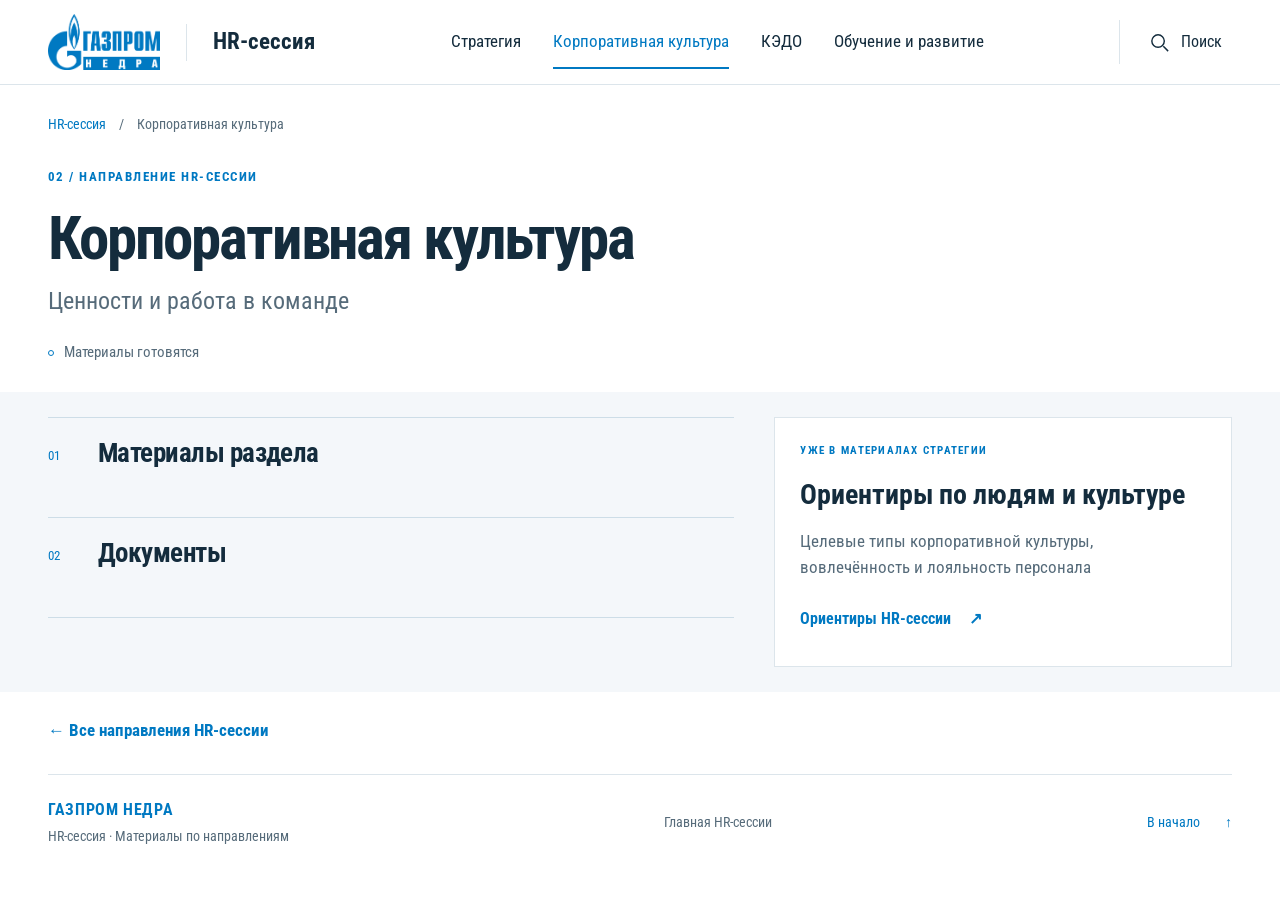
==== docs/culture.html @ f84d0246 "Add files via upload" ====
<!doctype html><html lang="ru"><head><meta charset="UTF-8"><meta name="viewport" content="width=device-width,initial-scale=1"><meta name="theme-color" content="#0079C2"><meta name="description" content="Раздел для материалов HR-сессии по корпоративной культуре."><title>Корпоративная культура · HR-сессия · Газпром недра</title><link rel="icon" href="assets/favicon.svg" type="image/svg+xml"><link rel="stylesheet" href="styles.css?v=7"><script src="content.js?v=7" defer></script><script src="app.js?v=7" defer></script></head><body class="topic-page"><a class="skip" href="#main">Перейти к содержанию</a><header class="header"><div class="shell header-inner"><a class="brand" href="index.html" aria-label="Газпром недра — главная HR-сессии"><img src="assets/logo.png" width="112" height="55" alt="Газпром недра"><span class="brand-sep"></span><span class="brand-title">HR-сессия</span></a><nav class="desktop-nav" aria-label="Главная навигация"><a href="strategy.html">Стратегия</a><a href="culture.html" aria-current="page">Корпоративная культура</a><a href="kedo.html">КЭДО</a><a href="learning.html">Обучение и развитие</a></nav><div class="header-actions"><button class="search-toggle icon-button" aria-label="Поиск по сайту"><svg viewBox="0 0 24 24" aria-hidden="true"><circle cx="10.5" cy="10.5" r="6.5"/><path d="m16 16 5 5"/></svg><span>Поиск</span></button><button class="menu-toggle icon-button" aria-expanded="false" aria-controls="mobile-nav" aria-label="Открыть меню"><svg viewBox="0 0 24 24" aria-hidden="true"><path d="M3 7h18M3 12h18M3 17h18"/></svg></button></div></div><nav id="mobile-nav" class="mobile-nav" aria-label="Мобильная навигация" hidden><a href="index.html">Главная HR-сессии</a><a href="strategy.html">Стратегия</a><a href="culture.html" aria-current="page">Корпоративная культура</a><a href="kedo.html">КЭДО</a><a href="learning.html">Обучение и развитие</a><a href="index.html#materials">Все материалы</a></nav></header><main id="main"><div class="shell breadcrumbs"><a href="index.html">HR-сессия</a><span aria-hidden="true">/</span><span aria-current="page">Корпоративная культура</span></div><section class="section shell topic-header"><p class="eyebrow blue">02 / НАПРАВЛЕНИЕ HR-СЕССИИ</p><h1>Корпоративная культура</h1><p class="topic-subtitle">Ценности и работа в команде</p><p class="topic-status"><span class="note-dot"></span>Материалы готовятся</p></section><section class="section pale"><div class="shell topic-workspace"><div class="topic-content-place"><div class="empty-section"><span class="empty-number">01</span><div><h2>Материалы раздела</h2></div></div><div class="empty-section"><span class="empty-number">02</span><div><h2>Документы</h2></div></div></div><aside class="related-strategy"><span class="eyebrow blue">УЖЕ В МАТЕРИАЛАХ СТРАТЕГИИ</span><h3>Ориентиры по людям и культуре</h3><p>Целевые типы корпоративной культуры, вовлечённость и лояльность персонала</p><a class="text-link" href="index.html#hr-culture">Ориентиры HR-сессии <span aria-hidden="true">↗</span></a></aside></div></section><div class="shell topic-return"><a class="text-link" href="index.html#directions">← Все направления HR-сессии</a></div></main><footer><div class="shell footer-inner"><div><strong>ГАЗПРОМ НЕДРА</strong><span>HR-сессия · Материалы по направлениям</span></div><a href="index.html" class="footer-home">Главная HR-сессии</a><a href="#main" class="back-top">В начало <span aria-hidden="true">↑</span></a></div></footer><dialog id="search-dialog" aria-labelledby="search-title"><div class="search-head"><h2 id="search-title">Поиск по HR-сессии</h2><button class="icon-button close-search" aria-label="Закрыть поиск">×</button></div><label class="global-search-label" for="global-search">Направление, показатель или поручение</label><input id="global-search" type="search" placeholder="Например, кадровый резерв" autocomplete="off"><p id="search-status" class="search-status" aria-live="polite">Введите слово или фразу</p><div id="search-results"></div></dialog></body></html>
---- docs/styles.css ----
@font-face{font-family:'Narrow Fallback';src:url('assets/narrow-fallback.woff') format('woff');font-weight:100 900;font-display:swap}
:root{--blue:#0079c2;--deep:#00568e;--ink:#142c3d;--muted:#566b7a;--line:#dce5eb;--pale:#f4f7fa;--font:'Arial Narrow','Narrow Fallback',Arial,sans-serif}
*{box-sizing:border-box}html{scroll-behavior:smooth;scroll-padding-top:155px}body{margin:0;color:var(--ink);font:18px/1.5 var(--font);background:#fff}button,input{font:inherit}button,a,input,summary{-webkit-tap-highlight-color:transparent}a{color:inherit;text-decoration:none}button{cursor:pointer}button:disabled{cursor:default}button,summary{touch-action:manipulation}a,button,summary,input{outline-offset:5px}a:focus-visible,button:focus-visible,summary:focus-visible,input:focus-visible,[tabindex]:focus-visible{outline:2px solid var(--blue)}img{max-width:100%;display:block}svg{fill:none;stroke:currentColor;stroke-width:1.5}.shell{width:min(1336px,calc(100% - 96px));margin:auto}.header{position:sticky;top:0;z-index:20;background:#fff;border-bottom:1px solid var(--line)}.header-inner{height:99px;display:flex;align-items:center;justify-content:space-between;gap:24px}.brand{display:flex;align-items:center;gap:26px;flex-shrink:0}.brand img{width:112px;height:auto}.brand-sep{height:37px;width:1px;background:var(--line)}.brand-title{font-size:23px;font-weight:700;line-height:1.2}.brand-title>span{display:block;font-size:13px;font-weight:400;color:var(--muted);margin-top:4px;letter-spacing:.02em}.desktop-nav{display:flex;gap:32px;align-items:center;font-size:17px}.desktop-nav a{padding:36px 0;position:relative}.desktop-nav a:after{content:'';position:absolute;bottom:22px;left:0;right:0;height:2px;background:var(--blue);transform:scaleX(0);transform-origin:left;transition:transform .2s}.desktop-nav a:hover:after{transform:scaleX(1)}.header-actions{display:flex;gap:8px}.icon-button{background:transparent;border:0;color:var(--ink);min-width:44px;min-height:44px;display:flex;gap:10px;align-items:center;justify-content:center;padding:10px}.icon-button svg{width:23px;height:23px}.search-toggle{border-left:1px solid var(--line);padding-left:28px;font-size:16px}.menu-toggle{display:none}.mobile-nav{background:#fff;border-top:1px solid var(--line);padding:8px 24px 20px}.mobile-nav a{display:block;padding:13px 0;border-bottom:1px solid var(--line)}.hero{display:grid;grid-template-columns:1fr 1fr;min-height:570px;padding-top:42px;padding-bottom:42px;gap:45px;align-items:stretch}.hero-copy{padding:22px 0 8px;display:flex;align-items:flex-start;flex-direction:column}.eyebrow{font-size:13px;line-height:1.4;letter-spacing:.115em;font-weight:700;margin:0 0 26px;display:flex;align-items:center;gap:10px}.blue{color:var(--blue)}.blue-dash{height:2px;width:28px;background:var(--blue);display:inline-block}h1{font-size:clamp(52px,5.1vw,78px);font-weight:700;line-height:1.02;letter-spacing:-.035em;margin:6px 0 24px}h1 span{color:var(--blue)}.hero-lead{font-size:24px;line-height:1.35;margin:0 0 17px}.hero-description{font-size:18px;color:var(--muted);line-height:1.45;margin:0}.hero-actions{display:flex;align-items:center;gap:25px;margin:30px 0 35px;flex-wrap:wrap}.button{min-height:50px;padding:13px 23px;display:inline-flex;align-items:center;gap:30px;border:1px solid var(--blue);font-size:17px;font-weight:700;transition:background .15s,color .15s}.primary{background:var(--blue);color:#fff}.primary:hover{background:var(--deep)}.button span{font-size:22px;line-height:1}.text-link{color:var(--blue);font-size:17px;font-weight:700;display:inline-flex;align-items:center;gap:18px;min-height:44px}.text-link:hover{text-decoration:underline;text-underline-offset:5px}.hero-note{display:flex;align-items:center;font-size:13px;gap:9px;color:var(--muted);margin-top:auto}.note-dot{width:6px;height:6px;border:1px solid var(--blue);border-radius:50%}.hero-visual{position:relative;overflow:hidden;min-height:495px;background:var(--deep);color:#fff}.hero-visual>img{position:absolute;width:100%;height:100%;object-fit:cover;inset:0}.visual-top{position:absolute;top:30px;left:32px;right:32px;display:flex;justify-content:space-between;font-size:12px;letter-spacing:.095em;color:#d9f0ff}.visual-year{position:absolute;top:58px;left:30px;font-size:clamp(110px,12.3vw,185px);line-height:1;font-weight:300;letter-spacing:-.055em}.year-plus{font-size:42px;vertical-align:top;display:inline-block;padding:13px 0 0 12px;font-weight:300;color:#75c8ed}.visual-bottom{position:absolute;bottom:27px;left:32px;right:32px;display:flex;align-items:flex-start;gap:13px}.cross{font-size:30px;font-weight:300;line-height:1}.visual-bottom>div:nth-child(2){font-size:26px;line-height:1.2}.visual-bottom div>span{display:block;font-size:15px;line-height:1.4;color:#c9e5f6;margin-top:10px}.visual-number{margin-left:auto;margin-top:auto;font-size:11px;letter-spacing:.08em;color:#b5d5e7}.topics-strip{display:grid;grid-template-columns:repeat(4,1fr);border:1px solid var(--line);margin-bottom:45px}.topic-cell{display:flex;align-items:flex-start;gap:14px;padding:22px 20px 22px;position:relative;min-height:105px;border-right:1px solid var(--line);transition:background .15s}.topic-cell:last-child{border-right:0}.topic-cell.active{background:var(--pale)}.topic-cell:hover{background:#eaf3f9}.topic-cell.active:before{content:'';position:absolute;top:-1px;left:-1px;right:-1px;height:3px;background:var(--blue)}.topic-n{font-size:13px;color:var(--blue);padding-top:3px}.topic-cell strong{font-size:18px;font-weight:700;display:block;line-height:1.2}.topic-cell small{display:block;color:var(--muted);font-size:14px;margin-top:8px;line-height:1.3}.topic-arrow{margin-left:auto;color:var(--blue);font-size:22px;line-height:1}.planned .topic-n,.planned .topic-arrow{color:#7a8c99}.section-nav-wrap{position:sticky;top:99px;z-index:15;background:#fff;border-top:1px solid var(--line);border-bottom:1px solid var(--line)}.section-nav{display:flex;gap:38px;align-items:center;overflow-x:auto;scrollbar-width:none}.section-nav::-webkit-scrollbar{display:none}.section-nav a{position:relative;white-space:nowrap;font-size:16px;padding:18px 0}.section-nav a.current{color:var(--blue);font-weight:700}.section-nav a.current:after{content:'';position:absolute;bottom:0;left:0;right:0;height:2px;background:var(--blue)}.section-nav a:last-child{margin-left:auto}.section{padding-top:79px;padding-bottom:79px}.section-heading{display:flex;justify-content:space-between;align-items:flex-end;gap:35px;margin-bottom:40px}.section-heading .eyebrow{margin-bottom:17px}h2{font-size:clamp(34px,3.3vw,48px);line-height:1.1;font-weight:700;letter-spacing:-.02em;margin:0}.section-intro{font-size:18px;line-height:1.5;color:var(--muted);margin:0 0 3px;max-width:430px}h3{font-size:24px;line-height:1.25;margin:0 0 14px;font-weight:700}.mission-grid{display:grid;grid-template-columns:1fr 1fr;border:1px solid var(--line)}.mission{background:var(--pale);padding:35px 40px}.mission .eyebrow{color:var(--muted);margin-bottom:22px}.mission h3{font-size:29px;line-height:1.2}.mission p:not(.eyebrow){color:var(--muted);max-width:470px;margin:20px 0}.mission .text-link{margin-top:3px}.horizons{padding:8px 33px}.horizons article{display:flex;gap:30px;padding:28px 0}.horizons article+article{border-top:1px solid var(--line)}.horizon-year{color:var(--blue);font-size:32px;line-height:1.1;font-weight:400}.horizons h3{font-size:23px;margin:0 0 10px}.horizons p{font-size:17px;color:var(--muted);line-height:1.4;margin:0}.source-note{border-bottom:1px solid var(--line);font-size:16px}.source-note summary{padding:15px 0;display:flex;align-items:center;gap:10px;color:var(--muted);min-height:50px;cursor:pointer;list-style:none}.source-note summary::-webkit-details-marker{display:none}.info-mark{border:1px solid #7a8c99;border-radius:50%;height:17px;width:17px;display:inline-flex;justify-content:center;align-items:center;flex-shrink:0;font-size:12px}.plus{margin-left:auto;font-size:24px;line-height:1;font-weight:400}details[open]>summary .plus{transform:rotate(45deg)}.source-note>p{color:var(--muted);margin:0 0 22px 27px;max-width:1060px}.values{display:grid;grid-template-columns:1.1fr 1fr 1fr 1fr;gap:32px;padding-top:55px}.values-title .eyebrow{margin-bottom:15px}.values-title h3{font-size:27px}.values article{border-left:1px solid var(--line);padding-left:28px}.line-icon{color:var(--blue);font-size:13px;display:block;margin-bottom:17px}.values h3{font-size:23px;margin-bottom:10px}.values p{font-size:17px;color:var(--muted);margin:0;line-height:1.4}.pale{background:var(--pale)}.bets-list{border-top:1px solid #ccd9e2}.bet{border-bottom:1px solid #ccd9e2}.bet summary{display:grid;grid-template-columns:68px 130px 1fr 35px;align-items:center;min-height:88px;cursor:pointer;list-style:none;padding:18px 0;gap:20px}.bet summary::-webkit-details-marker{display:none}.bet-n{font-size:17px;color:var(--muted)}.bet-label{font-size:11px;letter-spacing:.09em;border:1px solid #ccd9e2;padding:4px 9px;width:max-content;line-height:1.3;color:var(--muted)}.bet-label.core{background:#e4f1fa;color:var(--deep);border-color:#c4dfee}.bet h3{font-size:26px;margin:0;font-weight:400}.bet .plus{color:var(--blue)}.bet[open] h3{color:var(--blue)}.bet p{padding:0 50px 25px 238px;color:var(--muted);max-width:1000px;margin:0;font-size:19px}.source-caption{font-size:14px;line-height:1.45;color:var(--muted);margin:20px 0 0}.indicator-layout{display:grid;grid-template-columns:320px 1fr;border:1px solid var(--line);min-height:350px}.indicator-tabs{border-right:1px solid var(--line);padding:12px;background:#fafcfd;display:flex;flex-direction:column;align-items:stretch;gap:3px}.indicator-tabs button{border:0;background:transparent;color:var(--muted);text-align:left;display:flex;align-items:center;gap:14px;padding:13px 15px;font-size:17px;line-height:1.3;min-height:48px}.indicator-tabs button span{font-size:12px;color:#7c8d99}.indicator-tabs button[aria-selected=true]{background:var(--blue);color:#fff}.indicator-tabs button[aria-selected=true] span{color:#d9effc}.indicator-tabs button:hover:not([aria-selected=true]){background:#eaf2f8}.indicator-panel{padding:30px 38px;min-width:0}.panel-heading{display:flex;justify-content:space-between;align-items:center;gap:20px;margin-bottom:26px}.panel-heading h3{font-size:29px;margin:0}.panel-heading>span{font-size:12px;letter-spacing:.05em;color:var(--muted)}.metric{padding:20px 0;border-top:1px solid var(--line);display:grid;grid-template-columns:minmax(180px,1fr) 200px;gap:30px;align-items:center}.metric h4{font-size:19px;font-weight:400;line-height:1.35;margin:0}.metric small{display:block;font-size:13px;color:var(--muted);line-height:1.4;margin-top:6px}.metric-values{display:flex;align-items:center;gap:15px;justify-content:space-between}.metric-values>span{font-size:30px;font-weight:300}.metric-values .metric-arrow{font-size:20px;color:#8c9fac}.metric-values>strong{font-size:35px;color:var(--blue);font-weight:400;text-align:right}.metric-values.word>span,.metric-values.word>strong{font-size:23px}.year-labels{display:flex;justify-content:space-between;width:200px;flex-shrink:0;color:var(--muted);font-size:12px;letter-spacing:.05em}.year-labels span:last-child{color:var(--blue)}.secondary-indicators{margin-top:32px;border-top:1px solid var(--line);border-bottom:1px solid var(--line)}.secondary-indicators summary{min-height:66px;display:flex;align-items:center;gap:15px;cursor:pointer;list-style:none;font-size:22px}.secondary-indicators summary::-webkit-details-marker{display:none}.count{color:var(--blue);font-size:14px;background:#edf5fa;padding:1px 8px}.table-note{font-size:15px;color:var(--muted);margin:0 0 20px;max-width:1000px}.table-scroll{overflow:auto;margin-bottom:20px}table{width:100%;border-collapse:collapse;font-size:16px;min-width:760px}th,td{padding:14px 16px;border-bottom:1px solid var(--line);text-align:left;vertical-align:top}th{font-weight:700;background:var(--pale)}td:not(:first-child){white-space:nowrap}td:first-child{min-width:300px;max-width:560px}td:last-child{color:var(--blue);font-weight:700}.culture{background:var(--deep);color:#fff}.culture .section-intro{color:#c3ddec}.culture .eyebrow{color:#bad9ec}.culture-grid{display:grid;grid-template-columns:1fr 1.1fr;gap:75px}.culture-target .eyebrow{margin-bottom:20px;font-size:12px}.culture-stats{display:flex;gap:65px}.culture-stats strong{font-size:79px;line-height:1;font-weight:300;letter-spacing:-.03em}.culture-stats strong span{font-size:30px;margin-left:3px}.culture-stats p{font-size:17px;margin:10px 0 0}.culture-footnote{font-size:15px;color:#c3ddec;max-width:390px;line-height:1.5;margin:24px 0 16px}.light-link{font-size:17px;display:inline-flex;min-height:44px;align-items:center;gap:30px;border-bottom:1px solid #6ba1c2}.culture-row{border-top:1px solid #4684aa;padding:20px 0}.culture-row:last-child{border-bottom:1px solid #4684aa}.culture-row h3{font-size:22px;margin-bottom:8px}.culture-row p{display:grid;grid-template-columns:1fr 24px 1fr;gap:20px;font-size:16px;color:#c3ddec;margin:0}.culture-row strong{font-weight:400;color:#fff}.culture .source-caption{color:#b7d2e3;margin-top:35px}.culture a:focus-visible{outline-color:#fff}.decision-toolbar{display:flex;justify-content:space-between;align-items:center;gap:30px;border-bottom:1px solid var(--line);padding-bottom:22px}.filter-group{display:flex;gap:8px;flex-wrap:wrap}.filter{border:1px solid var(--line);background:#fff;padding:11px 18px;line-height:1.3;font-size:16px;color:var(--muted);min-height:44px}.filter.active{background:var(--blue);color:#fff;border-color:var(--blue)}.filter>span{font-size:12px;margin-left:8px}.filter:hover:not(.active){border-color:var(--blue);color:var(--blue)}.decision-search{display:flex;align-items:center;gap:9px;min-width:240px;border-bottom:1px solid #7a8c99}.decision-search svg{width:19px;height:19px;flex-shrink:0;color:var(--muted)}.decision-search input{width:100%;border:0;background:#fff;min-height:44px;font-size:16px;outline-offset:0;padding:7px 4px;color:var(--ink)}.decision-disclaimer{font-size:14px;color:var(--muted);margin:17px 0}.decisions-list{border-top:1px solid var(--line)}.decision{border-bottom:1px solid var(--line);scroll-margin-top:175px}.decision summary{display:grid;grid-template-columns:40px 1fr 120px 24px;gap:24px;align-items:center;padding:22px 0;min-height:85px;cursor:pointer;list-style:none}.decision summary::-webkit-details-marker{display:none}.decision-num{font-size:15px;color:var(--muted)}.decision-title{font-size:22px;line-height:1.3}.decision time,.decision .no-date{font-size:16px;color:var(--muted);white-space:nowrap}.decision .plus{color:var(--blue)}.decision-content{padding:0 60px 25px 64px;max-width:1060px}.decision-content>p{margin:0 0 20px;font-size:18px;color:var(--muted)}.decision-meta{display:grid;grid-template-columns:120px 1fr;font-size:16px;gap:15px;margin:0}.decision-meta dt{color:var(--muted)}.decision-meta dd{margin:0;line-height:1.5}.decision[open] .decision-title{color:var(--blue)}.decision.highlight{background:#f0f7fc}.empty{padding:35px;background:var(--pale);color:var(--muted)}.documents{background:var(--pale)}.document-grid{display:grid;grid-template-columns:1fr 1fr;border:1px solid var(--line)}.document{padding:32px;display:flex;align-items:flex-start;gap:24px;background:#fff;transition:background .15s}.document:first-child{border-right:1px solid var(--line)}.document:hover{background:#edf5fa}.file-icon{border:1px solid #b7cfdf;width:49px;height:63px;display:flex;align-items:flex-end;justify-content:center;padding-bottom:10px;font-size:13px;color:var(--blue);flex-shrink:0;position:relative}.file-icon:before{content:'';position:absolute;right:-1px;top:-1px;width:11px;height:11px;background:linear-gradient(45deg,#edf5fa 50%,#fff 50%);border-left:1px solid #b7cfdf;border-bottom:1px solid #b7cfdf}.document-meta{font-size:11px;letter-spacing:.07em;color:var(--muted);display:block;margin-bottom:12px}.document h3{font-size:26px;margin-bottom:12px}.document p{color:var(--muted);font-size:16px;line-height:1.4;margin:0 0 25px}.document-size{color:var(--muted);font-size:14px}.document-arrow{margin-left:auto;color:var(--blue);font-size:23px}.next-topics{display:grid;grid-template-columns:1fr 1.5fr;gap:65px}.next-topics h2{font-size:38px}.next-topics p:not(.eyebrow){font-size:17px;color:var(--muted);margin-bottom:0}.next-topics .eyebrow{margin-bottom:18px}.upcoming-list{border-top:1px solid var(--line)}.upcoming-list article{display:flex;gap:20px;align-items:flex-start;border-bottom:1px solid var(--line);padding:26px 0}.upcoming-list article>span:first-child{font-size:13px;color:var(--blue);padding-top:4px}.upcoming-list h3{font-size:23px;margin-bottom:5px}.upcoming-list p{margin-top:0;font-size:15px!important}.status-label{font-size:12px;line-height:1.4;color:var(--muted);margin-left:auto;max-width:110px;padding:4px 0}.footer-inner{border-top:1px solid var(--line);padding:33px 0;display:flex;justify-content:space-between;align-items:center;gap:30px;font-size:14px}.footer-inner>div strong{font-size:16px;letter-spacing:.04em;display:block;color:var(--blue)}.footer-inner>div>span{display:block;color:var(--muted);margin-top:4px}.back-top{display:flex;align-items:center;gap:25px;min-height:44px;color:var(--blue)}.footer-date{color:var(--muted)}.skip{position:fixed;top:10px;left:20px;transform:translateY(-200%);z-index:100;background:#fff;padding:10px 20px;border:2px solid var(--blue)}.skip:focus{transform:translateY(0)}.sr-only{position:absolute;width:1px;height:1px;padding:0;overflow:hidden;clip:rect(0,0,0,0);white-space:nowrap;border:0}[hidden]{display:none!important}dialog{width:min(700px,calc(100% - 32px));border:1px solid var(--line);padding:30px;max-height:85dvh;color:var(--ink);margin:8vh auto auto;overflow:auto}dialog::backdrop{background:rgba(13,35,50,.6)}.search-head{display:flex;justify-content:space-between;align-items:center;margin-bottom:23px}.search-head h2{font-size:30px}.close-search{font-size:32px;font-weight:300}.global-search-label{font-size:16px;color:var(--muted);display:block;margin-bottom:8px}#global-search{width:100%;border:1px solid #a8bbc8;padding:12px 15px;font-size:20px;min-height:52px;border-radius:0;color:var(--ink);background:#fff}.search-status{font-size:15px;color:var(--muted);margin:20px 0 12px}.search-result{display:block;padding:17px 0;border-top:1px solid var(--line)}.search-result small{font-size:12px;color:var(--blue);display:block;letter-spacing:.04em}.search-result strong{font-size:22px;line-height:1.25;display:block;font-weight:400;margin-top:5px}.search-result:hover strong{color:var(--blue)}
@media(min-width:1600px){.shell{width:1336px}.hero{min-height:620px}.hero-visual{min-height:530px}.visual-year{font-size:185px}}
@media(max-width:1180px){.shell{width:calc(100% - 64px)}.desktop-nav{gap:20px}.brand{gap:18px}.brand-title{font-size:21px}.desktop-nav{font-size:16px}.search-toggle span{display:none}.search-toggle{padding-left:16px}.hero{gap:30px}.hero-copy{padding-top:15px}h1{font-size:65px}.hero-lead{font-size:22px}.hero-actions{gap:14px}.topic-cell{padding:20px 15px;gap:10px}.topic-cell strong{font-size:17px}.topic-cell small{font-size:13px}.section-nav{gap:29px}.mission{padding:30px}.horizons{padding:5px 25px}.horizons article{gap:22px}.values{gap:22px}.values article{padding-left:22px}.indicator-layout{grid-template-columns:270px 1fr}.indicator-panel{padding:28px}.metric{grid-template-columns:1fr 170px;gap:20px}.year-labels{width:170px}.metric-values>span{font-size:26px}.metric-values>strong{font-size:31px}.culture-grid{gap:45px}.culture-stats{gap:40px}.decision-toolbar{gap:20px}.filter{padding:11px 13px}.decision-search{min-width:210px}.document{padding:27px;gap:18px}.document h3{font-size:23px}.next-topics{gap:45px}.upcoming-list h3{font-size:21px}}
@media(max-width:960px){.desktop-nav{display:none}.menu-toggle{display:flex}.header-inner{height:85px}.section-nav-wrap{top:85px}html{scroll-padding-top:150px}.hero{gap:25px;padding-top:28px;padding-bottom:30px;min-height:510px}.hero-visual{min-height:460px}h1{font-size:56px}.hero-lead{font-size:21px}.hero .eyebrow{font-size:11px}.hero-actions{margin:25px 0}.hero-description{font-size:17px}.hero-note{font-size:11px}.hero .button{padding:12px 16px;gap:18px}.hero-actions .text-link{font-size:16px}.visual-top{left:24px;right:24px;font-size:10px}.visual-year{left:22px;top:75px;font-size:115px}.visual-bottom{left:22px;right:22px;gap:9px}.visual-bottom>div:nth-child(2){font-size:23px}.visual-number{display:none}.topics-strip{grid-template-columns:1fr 1fr}.topic-cell:nth-child(2){border-right:0}.topic-cell:nth-child(-n+2){border-bottom:1px solid var(--line)}.topic-cell{min-height:95px}.section-nav{gap:28px}.section-nav a{font-size:15px}.section-heading{gap:25px}.section-intro{font-size:17px;max-width:340px}.section-intro br{display:none}.mission-grid{grid-template-columns:1fr}.mission p:not(.eyebrow){max-width:100%}.horizons{display:grid;grid-template-columns:1fr 1fr;gap:28px;padding:0 28px}.horizons article{display:block;padding:28px 0}.horizons article+article{border-top:0}.horizon-year{display:block;margin-bottom:15px}.values{grid-template-columns:1fr 1fr;row-gap:35px}.values article:nth-child(3){padding-left:0;border-left:0}.values-title h3{font-size:29px}.bet summary{grid-template-columns:36px 95px 1fr 24px;gap:15px}.bet h3{font-size:23px}.bet p{padding-left:161px;font-size:18px}.indicator-layout{grid-template-columns:220px 1fr}.indicator-tabs{padding:8px}.indicator-tabs button{font-size:16px;padding:12px;gap:10px}.indicator-panel{padding:24px}.panel-heading h3{font-size:24px}.metric{display:block}.metric h4{font-size:18px;margin-bottom:17px}.metric-values{max-width:240px}.year-labels{width:auto;gap:15px;font-size:11px;flex-direction:column}.culture-grid{grid-template-columns:1fr;gap:36px}.culture-target{max-width:550px}.culture-stats{gap:80px}.culture-footnote{max-width:100%}.decision-toolbar{align-items:flex-start;flex-direction:column;gap:17px}.decision-search{width:100%}.document-grid{grid-template-columns:1fr}.document:first-child{border-right:0;border-bottom:1px solid var(--line)}.document h3 br{display:none}.next-topics{grid-template-columns:1fr;gap:30px}.next-topics h2 br{display:none}.footer-date{display:none}}
@media(max-width:640px){html{scroll-padding-top:132px}.shell{width:calc(100% - 40px)}body{font-size:17px}.header-inner{height:77px;gap:12px}.brand{gap:14px}.brand img{width:90px}.brand-sep{height:29px}.brand-title{font-size:20px}.brand-title>span{font-size:11px;margin-top:3px}.header-actions{gap:0}.search-toggle{border-left:0;padding:10px;min-width:40px}.menu-toggle{padding:8px;min-width:40px}.header-actions svg{width:21px}.hero{display:flex;flex-direction:column;gap:27px;padding-top:28px;padding-bottom:28px}.hero-copy{padding:0}.eyebrow{font-size:11px;letter-spacing:.1em;margin-bottom:21px}.hero .eyebrow{font-size:11px}.blue-dash{width:22px}h1{font-size:clamp(46px,12.6vw,69px);line-height:1.03;letter-spacing:-.03em;margin:0 0 21px}.hero-lead{font-size:21px;margin-bottom:12px;line-height:1.35}.hero-description{font-size:16px}.hero-description br{display:none}.hero-actions{margin:24px 0;gap:18px}.hero .button{font-size:16px;gap:25px;padding:13px 16px}.hero-actions .text-link{font-size:16px;gap:10px}.hero-note{font-size:11px;gap:7px}.hero-visual{min-height:310px}.hero-visual>img{object-position:center 52%}.visual-top{top:21px;left:22px;right:22px;font-size:10px}.visual-year{font-size:117px;left:18px;top:49px}.year-plus{font-size:28px;padding-top:8px}.visual-bottom{bottom:23px;left:22px;right:22px}.visual-bottom>div:nth-child(2){font-size:25px}.visual-bottom div>span{font-size:13px;margin-top:6px}.visual-bottom div>span br{display:none}.visual-bottom .cross{font-size:24px}.topics-strip{margin-bottom:28px}.topic-cell{padding:18px 13px;gap:8px;min-height:110px}.topic-cell strong{font-size:17px}.topic-cell small{font-size:12px;line-height:1.3;margin-top:7px}.topic-n{font-size:11px}.topic-arrow{display:none}.topic-cell.planned{min-height:100px}.section-nav-wrap{top:77px}.section-nav{gap:26px;width:100%;padding:0 20px}.section-nav a{font-size:15px;padding:15px 0}.section{padding-top:48px;padding-bottom:48px}.section-heading{display:block;margin-bottom:28px}.section-heading .eyebrow{margin-bottom:15px}h2{font-size:35px;line-height:1.1}.section-intro{font-size:17px;margin-top:19px;max-width:100%}.mission{padding:26px 23px}.mission h3{font-size:26px}.mission h3 br{display:none}.mission .eyebrow{margin-bottom:17px}.mission p:not(.eyebrow){font-size:17px;line-height:1.45;margin:17px 0}.mission .text-link{font-size:16px;gap:20px}.horizons{display:block;padding:0 23px}.horizons article{display:flex;gap:20px;padding:25px 0}.horizons article+article{border-top:1px solid var(--line)}.horizon-year{font-size:27px;line-height:1.1;margin:0}.horizons h3{font-size:21px}.horizons p{font-size:16px}.source-note{font-size:15px}.source-note summary{font-size:14px;gap:8px;padding:15px 0}.source-note>p{margin-left:0;font-size:15px;line-height:1.5}.values{padding-top:32px;gap:28px 22px}.values-title h3{font-size:25px}.values-title h3 br{display:none}.values-title .eyebrow{font-size:10px}.values article{padding-left:20px}.values h3{font-size:22px}.values p{font-size:16px}.line-icon{margin-bottom:12px}.bet summary{grid-template-columns:24px 1fr 22px;gap:12px;padding:20px 0;min-height:108px}.bet-n{font-size:13px;grid-row:1/3;align-self:start;margin-top:4px}.bet-label{font-size:9px;grid-column:2;grid-row:1;padding:3px 7px}.bet h3{grid-column:2;grid-row:2;font-size:22px;line-height:1.2;margin-top:-3px}.bet .plus{grid-column:3;grid-row:1/3}.bet p{padding:0 0 23px 36px;font-size:17px}.source-caption{font-size:12px;margin-top:17px}.indicator-layout{display:block;border:0}.indicator-tabs{display:flex;flex-direction:row;overflow:auto;border-right:0;border-bottom:1px solid var(--line);background:#fff;padding:0 0 15px;gap:7px;scrollbar-width:thin}.indicator-tabs button{white-space:nowrap;border:1px solid var(--line);font-size:16px;padding:12px 15px;min-height:44px}.indicator-tabs button span{display:none}.indicator-panel{border:1px solid var(--line);border-top:0;padding:24px}.panel-heading{gap:18px;margin-bottom:23px}.panel-heading h3{font-size:25px}.year-labels{font-size:11px;line-height:1.3;gap:2px}.metric{padding:19px 0}.metric:last-child{padding-bottom:0}.metric h4{font-size:19px;margin:0 0 13px}.metric-values{max-width:100%;justify-content:flex-start;gap:25px}.metric-values>span{font-size:32px}.metric-values>strong{font-size:39px}.metric-values.word>span,.metric-values.word>strong{font-size:26px}.metric small{font-size:13px}.secondary-indicators{margin-top:24px}.secondary-indicators summary{font-size:20px;line-height:1.2;min-height:80px;gap:10px}.secondary-indicators .count{margin-left:auto}.secondary-indicators .plus{margin-left:8px}.table-note{font-size:13px}.culture-stats{gap:45px}.culture-stats strong{font-size:71px}.culture-stats p{font-size:16px;line-height:1.25}.culture-footnote{font-size:14px}.culture-grid{gap:30px}.culture-row{padding:18px 0}.culture-row h3{font-size:21px}.culture-row p{font-size:15px;gap:15px;grid-template-columns:1fr 14px 1fr}.culture .source-caption{margin-top:24px}.decision-toolbar{padding-bottom:17px;gap:17px}.filter-group{gap:7px}.filter{font-size:14px;padding:11px 12px}.filter>span{font-size:10px;margin-left:5px}.decision-disclaimer{font-size:13px;line-height:1.4}.decision summary{grid-template-columns:26px 1fr 20px;gap:10px 13px;padding:20px 0}.decision-num{grid-column:1;grid-row:1/3;align-self:start;font-size:13px;margin-top:4px}.decision-title{grid-column:2;grid-row:1;font-size:21px;line-height:1.25}.decision time,.decision .no-date{grid-column:2;grid-row:2;font-size:14px}.decision .plus{grid-column:3;grid-row:1/3}.decision-content{padding:0 5px 23px 39px}.decision-content>p{font-size:16px;margin-bottom:16px}.decision-meta{display:block;font-size:15px}.decision-meta dt{margin-bottom:7px;font-size:13px}.decision-meta dd{line-height:1.4}.document{padding:23px 19px;gap:16px}.file-icon{width:40px;height:54px;font-size:11px}.document-meta{font-size:9px;margin-bottom:12px}.document h3{font-size:23px;line-height:1.2}.document p{font-size:15px;margin-bottom:18px}.document-size{font-size:12px}.document-arrow{font-size:20px}.next-topics{gap:28px}.next-topics h2{font-size:34px}.next-topics p:not(.eyebrow){font-size:16px}.upcoming-list article{flex-wrap:wrap;gap:8px 14px;padding:22px 0}.upcoming-list article>span:first-child{width:18px;flex-shrink:0}.upcoming-list article>div{width:calc(100% - 32px)}.upcoming-list h3{font-size:22px}.status-label{margin-left:32px;max-width:100%;font-size:11px}.footer-inner{padding:24px 0;gap:20px;font-size:12px}.footer-inner>div strong{font-size:14px}.footer-inner>div>span{max-width:190px}.back-top{gap:12px;white-space:nowrap}dialog{padding:22px;margin:4dvh auto auto;max-height:90dvh}.search-head h2{font-size:27px}.search-head{gap:15px;margin-bottom:17px}.global-search-label{font-size:14px}#global-search{font-size:18px}.search-result strong{font-size:20px}.search-result{padding:16px 0}}
@media(prefers-reduced-motion:reduce){html{scroll-behavior:auto}*,*:before,*:after{transition:none!important;animation:none!important}}
@media print{.header,.section-nav-wrap,.hero-actions,.topics-strip,.decision-toolbar,.next-topics,footer,dialog{display:none!important}.shell{width:100%}.section{padding:25px 0;break-inside:avoid}.hero{min-height:0;padding:0;grid-template-columns:1fr}.hero-visual{display:none}.hero-note{margin:20px 0}.culture{background:#fff;color:var(--ink)}.culture p,.culture .section-intro,.culture .eyebrow,.culture strong{color:var(--ink)}details>*{display:block!important}}

/* Long ranges keep their values readable within the indicator panel. */
.metric-values.range{flex-wrap:wrap;gap:4px 12px}.metric-values.range>span:not(.metric-arrow){font-size:23px}.metric-values.range>strong{font-size:28px}.metric-values.range>.metric-arrow{font-size:18px}
@media(max-width:640px){.metric-values.range{flex-wrap:nowrap;gap:15px}.metric-values.range>span:not(.metric-arrow){font-size:26px}.metric-values.range>strong{font-size:31px}}
.metric-values.word{flex-wrap:wrap;gap:6px 14px}
@media(max-width:380px){.header-inner{gap:8px}.brand{gap:10px}.brand img{width:80px}.brand-title{font-size:18px}.brand-title>span{font-size:10px}.brand-sep{height:26px}.topic-cell{display:block}.topic-n{display:block;margin:0 0 7px;padding:0}.topic-cell strong{font-size:16px}.values{grid-template-columns:1fr}.values article{border-left:0;padding:20px 0 0;border-top:1px solid var(--line)}.values article:nth-child(3){padding-top:20px}.values-title h3 br{display:none}.metric-values.range{gap:10px;flex-wrap:wrap}.metric-values.range>span:not(.metric-arrow){font-size:23px}.metric-values.range>strong{font-size:28px}}
/* HR-session hub: each topic has its own page and content area. */
.desktop-nav a[aria-current=page]{color:var(--blue)}.desktop-nav a[aria-current=page]:after{transform:scaleX(1)}.brand img{object-fit:contain;background:transparent}.portal-hero{grid-template-columns:1.12fr .88fr;min-height:520px;padding-top:38px;padding-bottom:38px}.portal-hero .hero-copy{padding-top:20px;padding-bottom:20px}.portal-hero h1{font-size:clamp(55px,5vw,76px)}.portal-hero .hero-actions{margin-bottom:0}.portal-visual{background:var(--deep);position:relative;color:#fff;min-height:440px;overflow:hidden;padding:28px 32px;display:flex;flex-direction:column}.portal-visual:after{content:'';width:390px;height:390px;position:absolute;border:1px solid #3f8db8;border-radius:50%;right:-230px;top:10px;pointer-events:none}.portal-visual-label{font-size:11px;letter-spacing:.12em;display:flex;align-items:center;justify-content:space-between;color:#c8e4f4;gap:15px}.portal-letters{font-size:clamp(125px,13vw,185px);line-height:1.05;font-weight:300;letter-spacing:-.045em;margin-top:10px}.portal-letters>span{color:#7dc9ee;font-size:50px;vertical-align:top;display:inline-block;padding-top:18px;padding-left:12px}.portal-visual-topics{margin-top:auto;display:grid;grid-template-columns:1fr 1fr;gap:0 24px;position:relative;z-index:1}.portal-visual-topics>span{border-top:1px solid #4e92ba;padding:12px 0;font-size:16px;line-height:1.3;display:flex;gap:15px;align-items:flex-start}.portal-visual-topics i{font-style:normal;font-size:10px;color:#badcec;padding-top:3px}.portal-directions{background:var(--pale);padding-top:65px}.directions-grid{display:grid;grid-template-columns:1fr 1fr;border:1px solid var(--line)}.direction-card{background:#fff;padding:30px 34px 26px;min-height:285px;display:flex;flex-direction:column;border-right:1px solid var(--line);border-bottom:1px solid var(--line);transition:background .15s}.direction-card:nth-child(even){border-right:0}.direction-card:nth-child(n+3){border-bottom:0}.direction-card:hover{background:#eaf4fb}.direction-card.ready{background:#eaf4fb}.direction-card.ready:hover{background:#e1eff9}.direction-top{display:flex;align-items:center;gap:15px;justify-content:space-between;margin-bottom:25px}.direction-number{font-size:14px;color:var(--blue)}.direction-status{font-size:12px;color:var(--muted);line-height:1.3}.ready .direction-status{color:var(--deep)}.direction-card h3{font-size:32px;margin:0 0 5px;line-height:1.12}.direction-subtitle{color:var(--blue);font-size:17px;margin:0 0 15px}.direction-description{font-size:17px;line-height:1.45;color:var(--muted);margin:0 0 20px;max-width:420px}.direction-bottom{display:flex;align-items:center;justify-content:space-between;gap:20px;color:var(--blue);font-size:17px;margin-top:auto;padding-top:15px;border-top:1px solid #d0e0eb}.direction-bottom>span:last-child{font-size:24px;line-height:1}.portal-materials .section-intro{max-width:420px}.materials-index{border-top:1px solid var(--line)}.materials-index>a{display:grid;grid-template-columns:45px 1fr 160px 30px;align-items:center;gap:25px;padding:25px 10px;border-bottom:1px solid var(--line);transition:background .15s}.materials-index>a:hover{background:var(--pale)}.materials-index>a>span:first-child{font-size:13px;color:var(--blue)}.materials-index h3{font-size:23px;margin:0 0 5px}.materials-index p{font-size:16px;color:var(--muted);margin:0;line-height:1.35}.material-state{font-size:14px;color:var(--muted)}.materials-index>a>span:last-child{font-size:23px;color:var(--blue);text-align:right}.footer-home{color:var(--muted);min-height:44px;display:flex;align-items:center}.footer-home:hover{color:var(--blue)}.breadcrumbs{padding-top:25px;display:flex;gap:13px;align-items:center;font-size:14px;color:var(--muted);line-height:1.4}.breadcrumbs a{min-height:30px;display:inline-flex;align-items:center;color:var(--blue)}.strategy-hero{padding-top:15px;min-height:480px}.strategy-hero .hero-visual{min-height:420px}.strategy-hero h1{font-size:clamp(48px,4.7vw,68px)}.strategy-hero .hero-copy{padding-top:15px}.strategy-hero .hero-lead{font-size:23px}.strategy-hero .hero-actions{margin:28px 0 20px}.strategy-hero .back-hub{font-size:15px;color:var(--muted);margin-top:auto;min-height:36px;display:inline-flex;align-items:center}.back-hub:hover{color:var(--blue)}.vision-grid{display:grid;grid-template-columns:1fr 1fr;gap:40px;margin-top:35px;margin-bottom:25px}.vision-grid article{padding:5px 0 10px}.vision-grid .eyebrow{font-size:11px;margin-bottom:17px}.vision-grid h3{font-size:26px}.vision-grid p:not(.eyebrow){font-size:18px;color:var(--muted);line-height:1.5;margin:0 0 14px}.culture .source-caption a{color:#fff;text-decoration:underline;text-underline-offset:4px}.topic-header{padding-top:45px;padding-bottom:45px}.topic-header h1{font-size:clamp(44px,4.8vw,68px);max-width:1000px;line-height:1.05;margin-bottom:15px}.topic-header .eyebrow{margin-bottom:20px}.topic-subtitle{font-size:24px;margin:0 0 25px;color:var(--muted)}.topic-status{display:inline-flex;align-items:center;gap:10px;font-size:15px;margin:0;color:var(--muted)}.topic-workspace{display:grid;grid-template-columns:1fr;gap:35px}.topic-workspace:has(.related-strategy){grid-template-columns:1.5fr 1fr;gap:40px}.topic-content-place{border-top:1px solid #cddde7}.empty-section{display:grid;grid-template-columns:30px 1fr;gap:5px 20px;position:relative;padding:30px 0;border-bottom:1px solid #cddde7}.empty-number{font-size:13px;color:var(--blue);padding-top:7px;grid-row:1/3}.empty-section h2{font-size:31px;margin:0 0 15px}.empty-section p{font-size:18px;color:var(--muted);margin:0;line-height:1.5}.empty-label{grid-column:2;font-size:12px;letter-spacing:.02em;color:var(--muted);margin-top:18px}.related-strategy{padding:30px;background:#fff;border:1px solid var(--line);align-self:start}.related-strategy .eyebrow{font-size:11px;margin-bottom:19px}.related-strategy h3{font-size:28px}.related-strategy p{font-size:17px;color:var(--muted)}.related-strategy .text-link{font-size:16px}.topic-return{padding-top:25px;padding-bottom:35px}.topic-page .pale{padding-top:45px;padding-bottom:45px}
@media(max-width:1180px){.desktop-nav{gap:22px}.portal-hero h1{font-size:62px}.direction-card{padding:27px 30px}.direction-card h3{font-size:29px}.strategy-hero h1{font-size:55px}}
@media(max-width:960px){.portal-hero h1{font-size:55px}.portal-hero{grid-template-columns:1.1fr .9fr}.portal-visual{padding:25px;min-height:415px}.portal-visual-topics{grid-template-columns:1fr}.portal-visual-topics>span{padding:7px 0;font-size:14px}.portal-letters{font-size:125px;margin-top:15px}.portal-letters>span{font-size:38px}.portal-visual-label{font-size:9px;letter-spacing:.08em}.direction-card{padding:25px;min-height:305px}.direction-card h3{font-size:28px}.direction-top{margin-bottom:23px}.direction-status{font-size:11px}.materials-index>a{grid-template-columns:30px 1fr 135px 25px;gap:15px}.vision-grid{gap:28px}.strategy-hero h1{font-size:48px}.strategy-hero .hero-visual{min-height:420px}.strategy-hero .hero-lead{font-size:20px}.strategy-hero .hero-description{font-size:16px}.topic-workspace:has(.related-strategy){grid-template-columns:1fr}.topic-subtitle{font-size:22px}}
@media(max-width:640px){.portal-hero{padding-top:30px;padding-bottom:30px;gap:27px}.portal-hero .hero-copy{padding:0}.portal-hero h1{font-size:clamp(43px,11.8vw,65px);margin-bottom:20px}.portal-hero .hero-lead{font-size:22px}.portal-hero .hero-actions{margin:25px 0 0;gap:12px 18px}.portal-hero .button{padding:13px 16px;gap:20px}.portal-visual{min-height:290px;padding:23px}.portal-letters{font-size:127px;margin-top:12px;line-height:.98}.portal-letters>span{font-size:38px;padding-top:8px}.portal-visual-label{font-size:10px}.portal-visual-topics{grid-template-columns:1fr 1fr;gap:0 20px;margin-top:20px}.portal-visual-topics>span{padding:9px 0;font-size:14px;gap:10px}.portal-directions{padding-top:43px}.directions-grid{grid-template-columns:1fr}.direction-card{padding:25px;min-height:270px;border-right:0}.direction-card:nth-child(3){border-bottom:1px solid var(--line)}.direction-card h3{font-size:29px}.direction-top{margin-bottom:22px}.direction-subtitle{font-size:17px;margin-bottom:12px}.direction-description{font-size:17px;margin-bottom:20px}.direction-status{font-size:11px}.direction-bottom{font-size:16px;padding-top:13px}.materials-index>a{grid-template-columns:22px 1fr 20px;gap:8px 13px;padding:22px 0}.materials-index>a>span:first-child{grid-row:1/3;align-self:start;margin-top:3px}.materials-index h3{font-size:22px}.materials-index p{font-size:15px}.material-state{grid-row:2;grid-column:2;font-size:12px;margin-top:3px}.materials-index>a>span:last-child{grid-column:3;grid-row:1/3}.footer-home{display:none}.breadcrumbs{padding-top:17px;font-size:13px;gap:10px;flex-wrap:wrap}.strategy-hero{padding-top:23px;min-height:0}.strategy-hero h1{font-size:clamp(42px,11.4vw,58px);line-height:1.05}.strategy-hero .hero-copy{padding-top:0}.strategy-hero .hero-lead{font-size:21px}.strategy-hero .hero-description br{display:none}.strategy-hero .hero-actions{margin:23px 0 15px}.strategy-hero .hero-visual{min-height:300px}.strategy-hero .back-hub{font-size:14px}.strategy-hero .visual-bottom>div:nth-child(2){font-size:24px}.strategy-hero .visual-bottom div>span{max-width:240px}.vision-grid{grid-template-columns:1fr;gap:15px;margin-top:28px;margin-bottom:15px}.vision-grid article{border-bottom:1px solid var(--line);padding-bottom:15px}.vision-grid article:last-child{border-bottom:0;padding-bottom:0}.vision-grid h3{font-size:24px}.vision-grid p:not(.eyebrow){font-size:17px}.vision-grid .eyebrow{font-size:10px;margin-bottom:12px}.topic-header{padding-top:30px;padding-bottom:34px}.topic-header h1{font-size:43px}.topic-subtitle{font-size:21px;margin-bottom:24px}.topic-status{font-size:14px}.topic-workspace{gap:25px}.empty-section{gap:5px 15px;grid-template-columns:20px 1fr;padding:24px 0}.empty-section h2{font-size:27px;margin-bottom:13px}.empty-section p{font-size:17px}.empty-section p br{display:none}.empty-number{font-size:11px;padding-top:5px}.related-strategy{padding:25px}.related-strategy h3{font-size:25px}.related-strategy .eyebrow{font-size:10px}.topic-page .pale{padding-top:30px;padding-bottom:30px}.topic-return{padding-top:20px;padding-bottom:25px}.portal-materials h2{font-size:34px}}
@media(max-width:380px){.portal-hero h1{font-size:41px}.portal-visual{padding:21px}.portal-visual-topics{gap:0 13px}.portal-visual-topics>span{font-size:13px;gap:8px}.portal-visual-label{font-size:9px}.direction-card{padding:22px}.direction-card h3{font-size:27px}.direction-status{max-width:165px;text-align:right}.strategy-hero h1{font-size:40px}.topic-header h1{font-size:38px}.topic-subtitle{font-size:20px}}
.hr-commitments{display:grid;grid-template-columns:1fr 1fr;border:1px solid var(--line)}.hr-commitments article{padding:32px}.hr-commitments article+article{border-left:1px solid var(--line)}.hr-commitments p:not(.eyebrow){color:var(--muted);font-size:18px;margin:15px 0}.hr-commitments .eyebrow{font-size:12px;margin-bottom:20px}.hr-big{font-size:65px;font-weight:400;line-height:1;color:var(--blue)}.hr-pay{display:grid;grid-template-columns:1fr 1.6fr;gap:35px;padding:32px 0;border-bottom:1px solid var(--line);align-items:center}.hr-pay .eyebrow{font-size:11px;margin-bottom:12px}.hr-pay h3{font-size:25px;margin-bottom:8px}.pay-unit{font-size:14px;color:var(--muted)}.pay-years{display:grid;grid-template-columns:repeat(5,1fr);gap:20px}.pay-years span{display:block;font-size:14px;color:var(--muted);margin-bottom:10px}.pay-years strong{font-size:32px;font-weight:400}.pay-years>div:last-child strong{color:var(--blue)}.portal-hero .hero-actions{margin-top:35px}.portal-hero .hero-copy{justify-content:center}.direction-card{min-height:230px}.empty-section{min-height:140px}
@media(max-width:960px){.hr-pay{grid-template-columns:1fr;gap:25px}.hr-commitments article{padding:26px}}
@media(max-width:640px){.hr-commitments{grid-template-columns:1fr}.hr-commitments article+article{border-left:0;border-top:1px solid var(--line)}.hr-commitments article{padding:25px}.hr-commitments .eyebrow{font-size:10px}.hr-big{font-size:56px}.hr-pay{padding:26px 0}.pay-years{gap:10px}.pay-years strong{font-size:25px}.pay-years span{font-size:12px}.hr-pay h3{font-size:23px}.portal-hero .hero-copy{min-height:230px}.direction-card{min-height:220px}}
/* v5: compact corporate layout */
html{scroll-padding-top:130px}.header-inner{height:84px}.section-nav-wrap{top:84px}.section{padding-top:44px;padding-bottom:44px}.section-heading{margin-bottom:25px;gap:24px}.section-heading .eyebrow{margin-bottom:12px}.hero{padding-top:25px;padding-bottom:25px}.portal-hero{display:block;min-height:0;padding-top:30px;padding-bottom:30px}.portal-hero .hero-copy{padding:0;min-height:0;display:grid;grid-template-columns:1fr auto;gap:20px;align-items:center}.portal-hero h1{font-size:52px;margin:0;line-height:1.05}.portal-hero .hero-actions{margin:0;gap:24px}.portal-directions{padding-top:30px;padding-bottom:30px}.directions-grid{grid-template-columns:repeat(4,1fr)}.direction-card{min-height:170px;padding:20px 23px;border-bottom:0;border-right:1px solid var(--line)}.direction-card:nth-child(even){border-right:1px solid var(--line)}.direction-card:last-child{border-right:0}.direction-card .direction-top{margin-bottom:15px}.direction-card h3{font-size:26px}.direction-subtitle{font-size:15px;margin-bottom:12px}.direction-bottom{font-size:15px;padding-top:10px}.hr-commitments article{padding:25px 28px}.hr-pay{padding:25px 0;gap:25px}.hr-strategy .section-heading{margin-bottom:25px}.culture-grid{gap:40px}.culture-stats strong{font-size:66px}.culture-row{padding:16px 0}.culture .source-caption{margin-top:22px}.portal-materials .materials-index>a{padding-top:17px;padding-bottom:17px}.topic-header{padding-top:28px;padding-bottom:28px}.topic-header h1{margin-bottom:12px}.topic-subtitle{margin-bottom:17px}.topic-page .pale{padding-top:25px;padding-bottom:25px}.empty-section{padding:21px 0;min-height:100px}.empty-section h2{font-size:27px;margin-bottom:0}.related-strategy{padding:25px}.topic-return{padding-top:16px;padding-bottom:22px}.vision-grid{margin-top:25px;gap:28px}.mission{padding:28px}.values{padding-top:32px}.strategy-hero{min-height:0;grid-template-columns:1.1fr .9fr}.strategy-hero .hero-visual{min-height:330px}.strategy-hero h1{font-size:54px}.strategy-hero .hero-copy{padding-top:5px}.strategy-hero .hero-actions{margin-top:20px;margin-bottom:15px}.strategy-hero .visual-year{font-size:140px;top:50px}.footer-inner{padding-top:23px;padding-bottom:23px}
@media(max-width:1100px){.directions-grid{grid-template-columns:1fr 1fr}.direction-card:nth-child(2){border-right:0}.direction-card:nth-child(-n+2){border-bottom:1px solid var(--line)}.direction-card{min-height:155px}.strategy-hero h1{font-size:47px}.strategy-hero .visual-year{font-size:115px}.portal-hero h1{font-size:46px}}
@media(max-width:960px){.header-inner{height:80px}.section-nav-wrap{top:80px}.portal-hero .hero-copy{grid-template-columns:1fr}.portal-hero h1 br{display:none}.portal-hero h1 span{display:block;margin-top:5px}.portal-hero .hero-actions{gap:20px}.culture-grid{gap:27px}.strategy-hero .hero-visual{min-height:350px}}
@media(max-width:640px){html{scroll-padding-top:125px}.header-inner{height:72px}.section-nav-wrap{top:72px}.section{padding-top:30px;padding-bottom:30px}.section-heading{margin-bottom:22px}.portal-hero{padding-top:25px;padding-bottom:25px}.portal-hero .hero-copy{gap:20px;min-height:0}.portal-hero h1{font-size:42px}.portal-hero .hero-actions{gap:16px;flex-wrap:wrap}.portal-directions{padding-top:25px;padding-bottom:25px}.directions-grid{grid-template-columns:1fr 1fr}.direction-card{min-height:178px;padding:17px 14px;border-right:1px solid var(--line)}.direction-card:nth-child(3){border-bottom:0}.direction-card h3{font-size:23px;overflow-wrap:normal}.direction-card .direction-top{margin-bottom:12px}.direction-subtitle{font-size:14px;line-height:1.3}.direction-bottom{font-size:14px;gap:10px}.direction-bottom>span:last-child{font-size:20px}.hr-commitments article{padding:22px}.hr-pay{padding:22px 0}.culture-grid{gap:24px}.culture-stats strong{font-size:60px}.culture .section-heading{margin-bottom:25px}.strategy-hero h1{font-size:43px}.strategy-hero .hero-visual{min-height:265px}.strategy-hero .visual-year{font-size:108px;top:45px}.strategy-hero .visual-bottom{bottom:20px}.strategy-hero .hero-copy{padding:0}.mission{padding:23px}.vision-grid{gap:12px;margin-top:23px}.values{gap:24px 20px;padding-top:25px}.topic-header{padding-top:24px;padding-bottom:24px}.topic-page .pale{padding-top:20px;padding-bottom:20px}.empty-section{min-height:80px;padding:20px 0}.empty-section h2{font-size:25px}.topic-workspace:has(.related-strategy){gap:24px}.footer-inner{padding-top:20px;padding-bottom:20px}}
@media(max-width:380px){.direction-card{padding:16px 12px;min-height:180px}.direction-card h3{font-size:21px}.direction-subtitle{font-size:13px}.direction-bottom{font-size:13px}.portal-hero h1{font-size:38px}.strategy-hero h1{font-size:39px}}
/* v7: modular information hierarchy and readable mobile lists */
.portal .section-heading h2{font-size:38px;line-height:1.12}.portal-hero{border-bottom:1px solid var(--line);padding-top:28px;padding-bottom:28px}.portal-hero h1{font-size:48px;font-weight:700;letter-spacing:-.025em}.portal-hero h1 br{display:none}.portal-hero h1 span{display:block;font-size:28px;font-weight:400;letter-spacing:0;margin-top:8px}.portal-directions{background:#fff}.directions-grid{border:0;gap:14px}.direction-card{border:1px solid var(--line)!important;min-height:180px;padding:22px;background:#f8fafc}.direction-card.ready{background:#edf6fc;border-top:3px solid var(--blue)!important;padding-top:20px}.direction-card:hover{background:#eaf4fb;border-color:#86b9d7!important}.direction-card h3{font-size:27px;line-height:1.15}.direction-bottom{border-top:0;padding-top:15px}.direction-subtitle{color:var(--muted)}.hr-strategy{border-top:1px solid var(--line)}.hr-commitments{grid-template-columns:1.2fr 1fr}.hr-commitments article{padding:26px 30px}.hr-big{font-size:62px;font-variant-numeric:tabular-nums}.hr-commitments p:not(.eyebrow){max-width:55ch}.hr-pay{padding:26px 0}.pay-years strong{font-variant-numeric:tabular-nums;font-size:33px}.pay-years>div{border-left:1px solid var(--line);padding-left:16px}.pay-years>div:last-child{border-color:var(--blue)}.culture{background:#f0f6fa;color:var(--ink);border-top:1px solid #dce8f0;border-bottom:1px solid #dce8f0}.culture .eyebrow{color:var(--blue)}.culture .section-intro,.culture-footnote{color:var(--muted)}.culture-grid{grid-template-columns:.85fr 1.3fr;gap:56px}.culture-stats{gap:40px}.culture-stats strong{font-size:62px;color:var(--blue);font-variant-numeric:tabular-nums}.culture-stats strong span{font-size:28px}.culture-stats p{color:var(--ink)}.culture-footnote{max-width:42ch;font-size:15px;line-height:1.5}.culture-row{border-color:#c6d8e4;padding:20px 0}.culture-row:last-child{border-color:#c6d8e4}.culture-row h3{font-size:23px}.culture-row p{color:var(--muted);font-size:17px;grid-template-columns:1fr 22px 1fr;gap:20px}.culture-row strong{color:var(--deep);font-weight:700}.culture .light-link{color:var(--blue);border-color:#aacbde}.culture a:focus-visible{outline-color:var(--blue)}.materials-index>a{padding-left:0;padding-right:0}.mission p:not(.eyebrow),.vision-grid p:not(.eyebrow),.bet p,.decision-content>p{max-width:68ch}.indicator-panel .metric h4{line-height:1.4}.indicator-tabs button{min-height:48px}.section-nav a{min-height:52px;display:flex;align-items:center}.search-result{padding:18px 0}.search-result strong{line-height:1.35}
@media(max-width:1100px){.direction-card{min-height:165px}.culture-grid{gap:32px;grid-template-columns:.85fr 1.2fr}.culture-stats{gap:25px}.culture-stats strong{font-size:56px}}
@media(max-width:960px){.culture-grid{grid-template-columns:1fr;gap:28px}.culture-target{max-width:none}.culture-stats{gap:60px}.culture-footnote{max-width:65ch}.portal-hero .hero-copy{grid-template-columns:1fr auto}.portal-hero h1{font-size:42px}.portal-hero h1 span{font-size:25px}.hero-actions .text-link{gap:10px}.hr-commitments article{padding:24px}.pay-years>div{padding-left:12px}}
@media(max-width:640px){.shell{width:calc(100% - 36px)}.portal .section-heading h2{font-size:30px}.portal-hero .hero-copy{display:flex;align-items:flex-start;gap:18px}.portal-hero{padding-top:22px;padding-bottom:22px}.portal-hero h1{font-size:40px}.portal-hero h1 span{font-size:24px}.portal-hero .hero-actions{margin:0;gap:18px}.directions-grid{grid-template-columns:1fr;gap:10px}.direction-card,.direction-card.ready{min-height:0;padding:18px;display:grid;grid-template-columns:25px minmax(0,1fr);gap:6px 14px;align-items:start}.direction-card.ready{border-top-width:1px!important;border-left:3px solid var(--blue)!important;padding-left:16px}.direction-card .direction-top{grid-column:1;grid-row:1/4;margin:2px 0 0}.direction-card h3{grid-column:2;grid-row:1;font-size:24px;margin:0}.direction-card .direction-subtitle{grid-column:2;grid-row:2;margin:0;font-size:15px;line-height:1.3}.direction-card .direction-bottom{grid-column:2;grid-row:3;padding-top:6px;font-size:14px}.direction-bottom>span:last-child{font-size:22px}.hr-commitments{grid-template-columns:1fr}.hr-commitments article{padding:23px}.hr-commitments h3{font-size:25px}.hr-big,.culture-stats strong{font-size:56px}.hr-pay{gap:20px;padding:23px 0}.pay-years{gap:6px}.pay-years>div{padding-left:7px}.pay-years strong{font-size:25px}.pay-years span{font-size:12px}.culture-stats{gap:50px}.culture-grid{gap:24px}.culture-row{padding:20px 0}.culture-row h3{font-size:22px;margin-bottom:12px}.culture-row p{display:flex;flex-direction:column;gap:8px;font-size:17px;line-height:1.4}.culture-row p>span{transform:rotate(90deg);align-self:flex-start;font-size:22px;line-height:1;margin:2px 0}.culture-row strong{max-width:32ch}.culture-footnote{font-size:14px}.culture .light-link{font-size:16px;gap:20px}.section-heading .text-link{margin-top:10px}.panel-heading h3{font-size:24px}.document h3{font-size:23px}}
@media(max-width:380px){.portal-hero h1{font-size:37px}.direction-card h3{font-size:23px}.pay-years strong{font-size:23px}.culture-stats{gap:32px}}
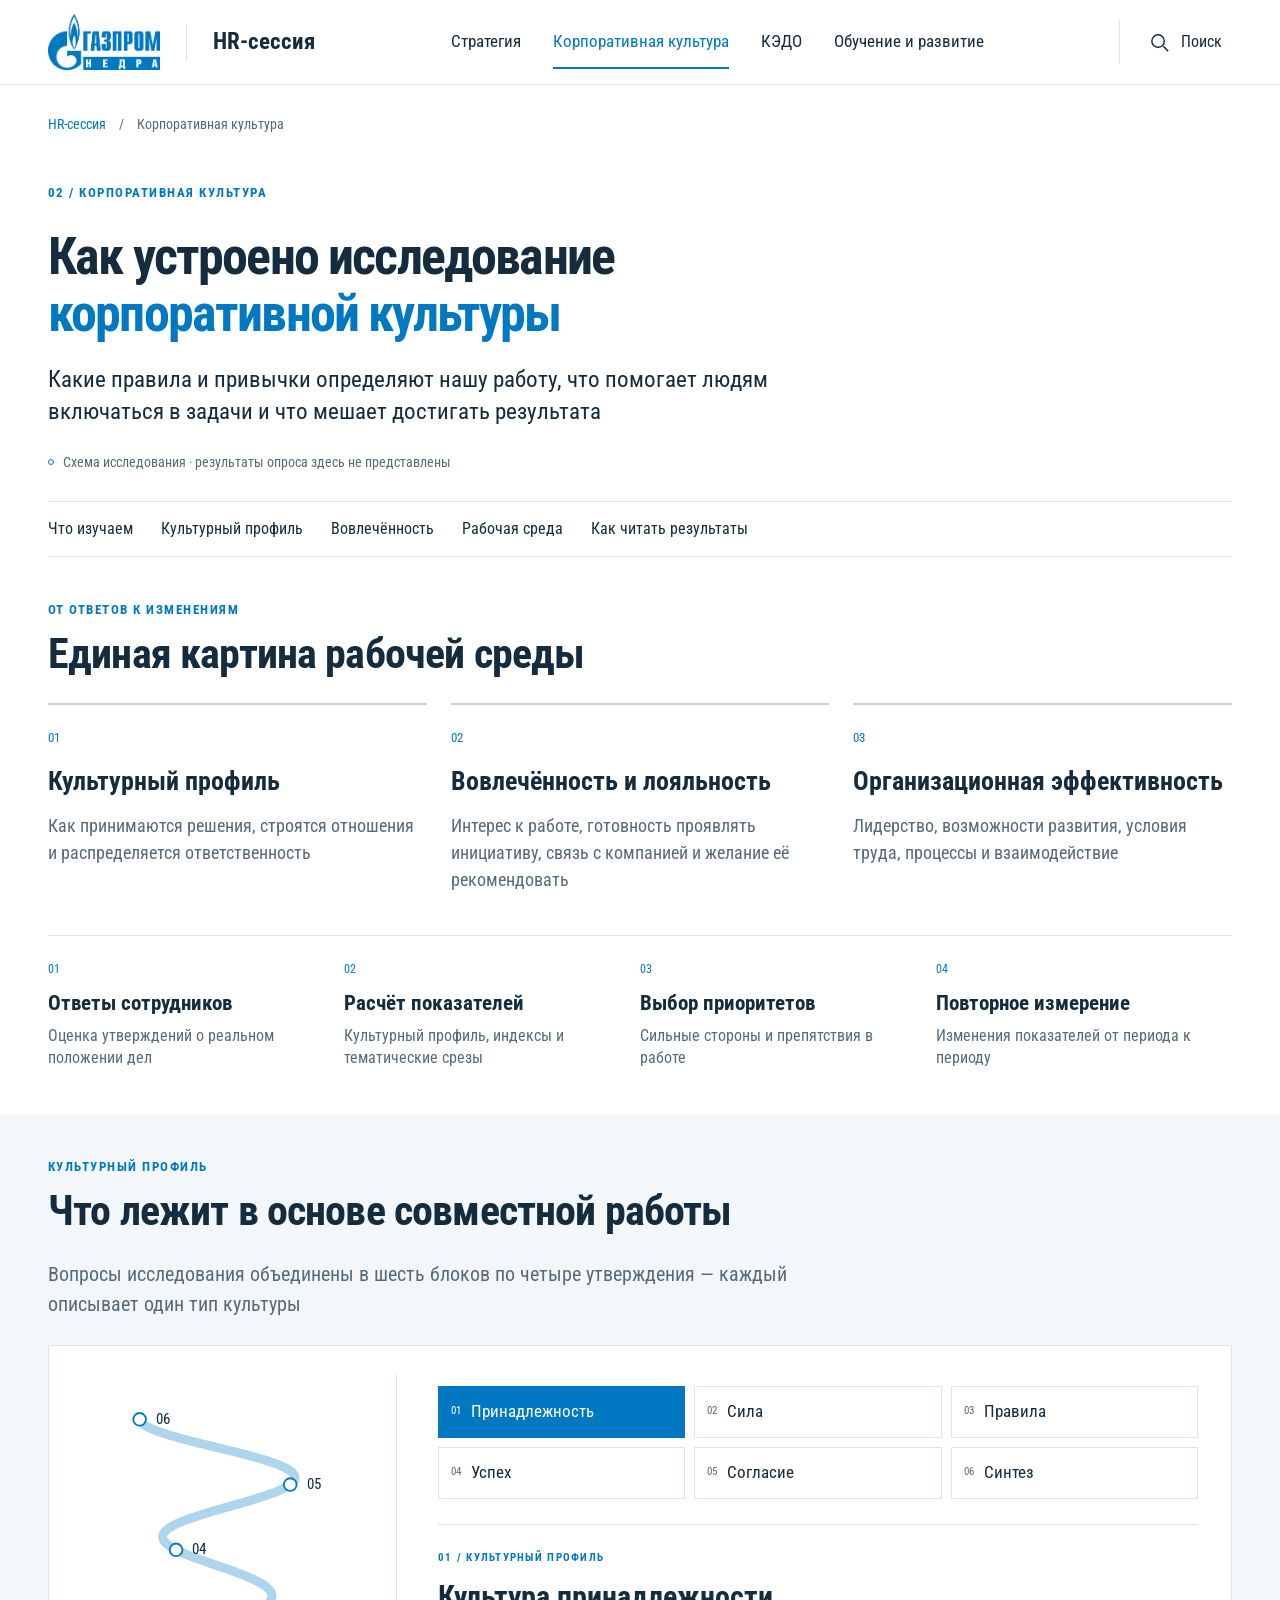
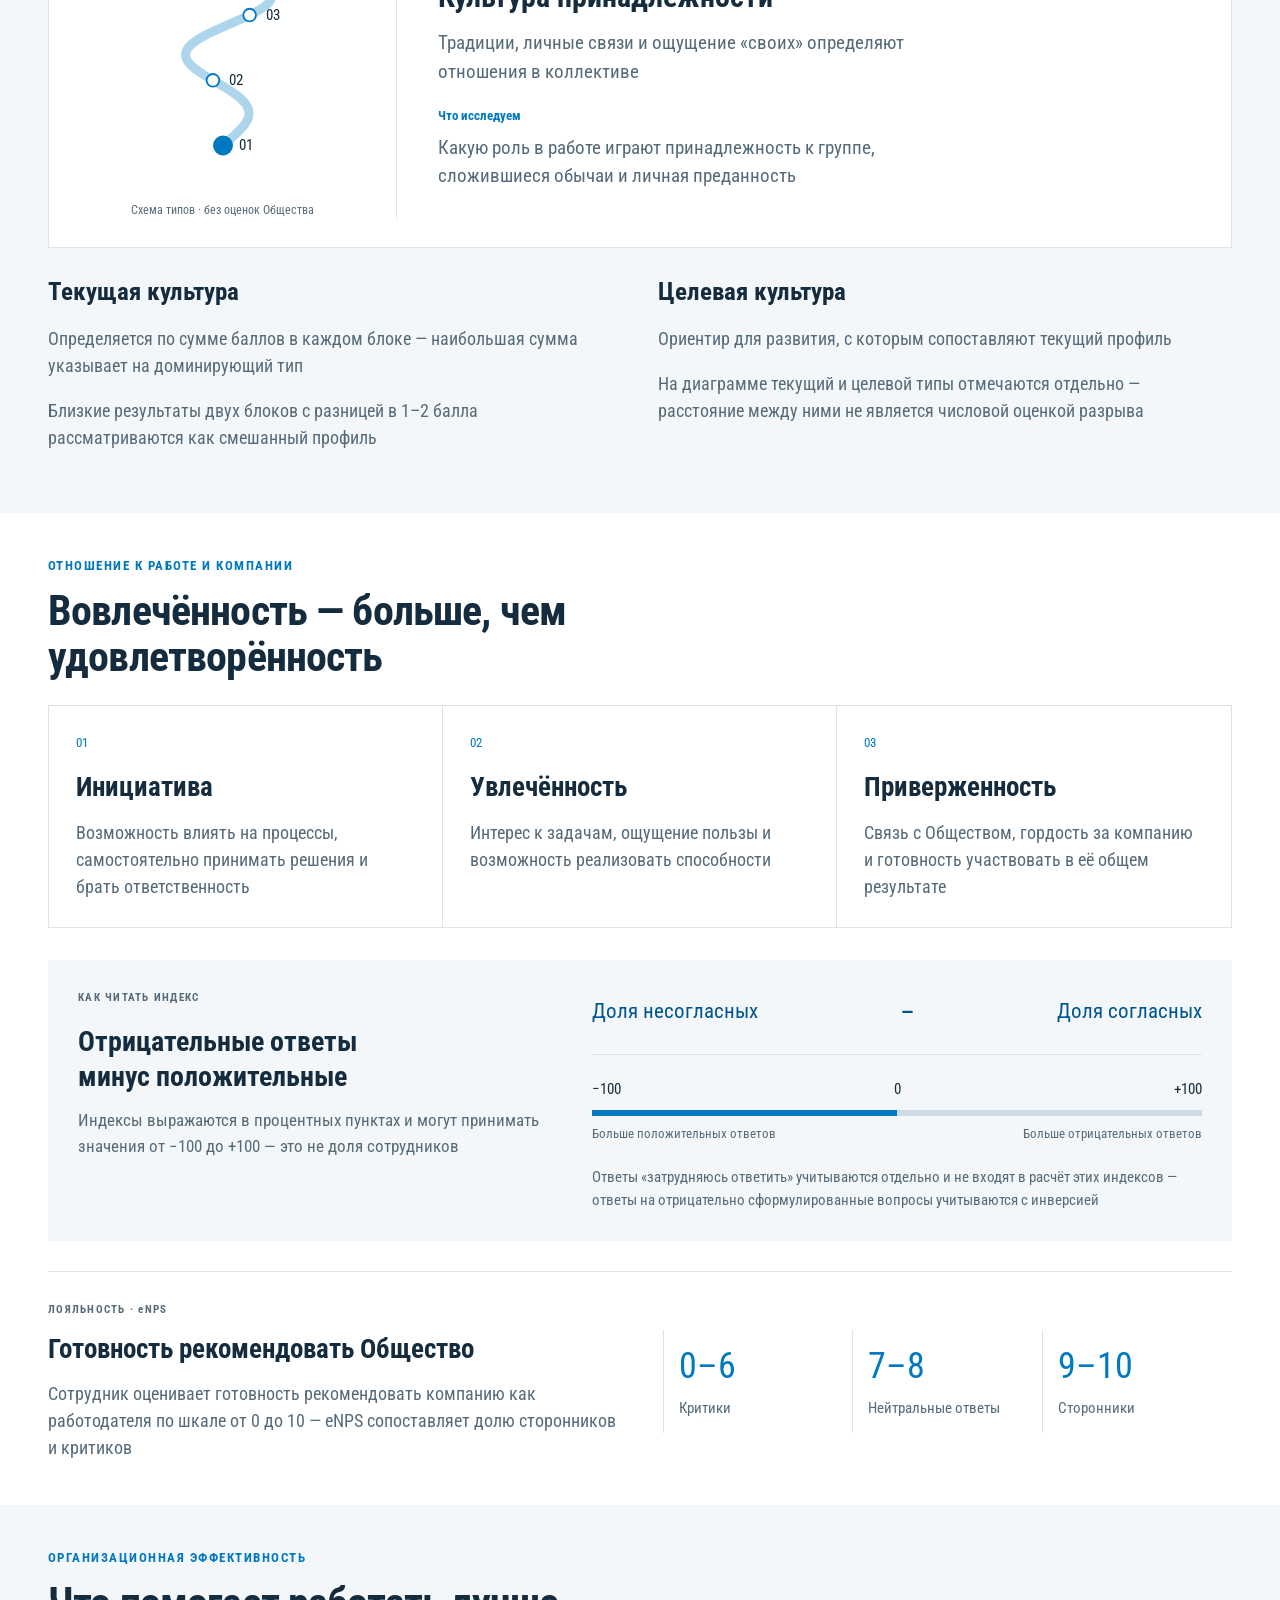
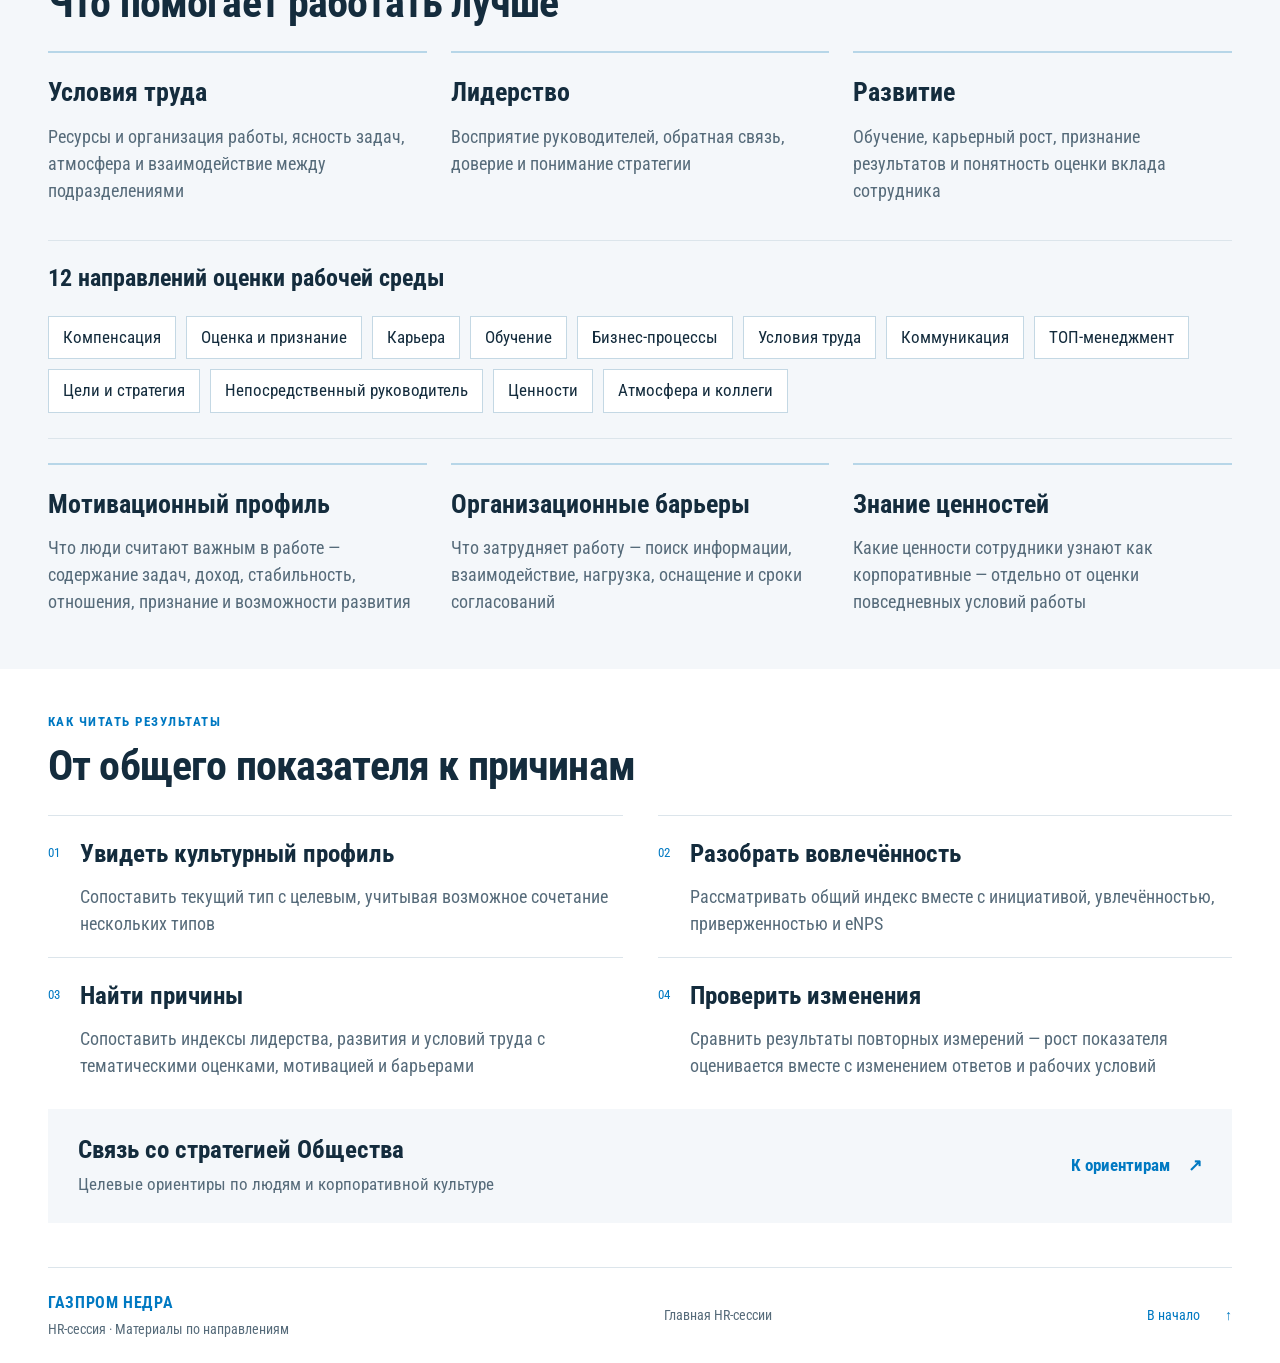
==== commit 53d078e3: "Add files via upload" ====
--- a/docs/culture.html
+++ b/docs/culture.html
@@ -1 +1,8 @@
-<!doctype html><html lang="ru"><head><meta charset="UTF-8"><meta name="viewport" content="width=device-width,initial-scale=1"><meta name="theme-color" content="#0079C2"><meta name="description" content="Раздел для материалов HR-сессии по корпоративной культуре."><title>Корпоративная культура · HR-сессия · Газпром недра</title><link rel="icon" href="assets/favicon.svg" type="image/svg+xml"><link rel="stylesheet" href="styles.css?v=7"><script src="content.js?v=7" defer></script><script src="app.js?v=7" defer></script></head><body class="topic-page"><a class="skip" href="#main">Перейти к содержанию</a><header class="header"><div class="shell header-inner"><a class="brand" href="index.html" aria-label="Газпром недра — главная HR-сессии"><img src="assets/logo.png" width="112" height="55" alt="Газпром недра"><span class="brand-sep"></span><span class="brand-title">HR-сессия</span></a><nav class="desktop-nav" aria-label="Главная навигация"><a href="strategy.html">Стратегия</a><a href="culture.html" aria-current="page">Корпоративная культура</a><a href="kedo.html">КЭДО</a><a href="learning.html">Обучение и развитие</a></nav><div class="header-actions"><button class="search-toggle icon-button" aria-label="Поиск по сайту"><svg viewBox="0 0 24 24" aria-hidden="true"><circle cx="10.5" cy="10.5" r="6.5"/><path d="m16 16 5 5"/></svg><span>Поиск</span></button><button class="menu-toggle icon-button" aria-expanded="false" aria-controls="mobile-nav" aria-label="Открыть меню"><svg viewBox="0 0 24 24" aria-hidden="true"><path d="M3 7h18M3 12h18M3 17h18"/></svg></button></div></div><nav id="mobile-nav" class="mobile-nav" aria-label="Мобильная навигация" hidden><a href="index.html">Главная HR-сессии</a><a href="strategy.html">Стратегия</a><a href="culture.html" aria-current="page">Корпоративная культура</a><a href="kedo.html">КЭДО</a><a href="learning.html">Обучение и развитие</a><a href="index.html#materials">Все материалы</a></nav></header><main id="main"><div class="shell breadcrumbs"><a href="index.html">HR-сессия</a><span aria-hidden="true">/</span><span aria-current="page">Корпоративная культура</span></div><section class="section shell topic-header"><p class="eyebrow blue">02 / НАПРАВЛЕНИЕ HR-СЕССИИ</p><h1>Корпоративная культура</h1><p class="topic-subtitle">Ценности и работа в команде</p><p class="topic-status"><span class="note-dot"></span>Материалы готовятся</p></section><section class="section pale"><div class="shell topic-workspace"><div class="topic-content-place"><div class="empty-section"><span class="empty-number">01</span><div><h2>Материалы раздела</h2></div></div><div class="empty-section"><span class="empty-number">02</span><div><h2>Документы</h2></div></div></div><aside class="related-strategy"><span class="eyebrow blue">УЖЕ В МАТЕРИАЛАХ СТРАТЕГИИ</span><h3>Ориентиры по людям и культуре</h3><p>Целевые типы корпоративной культуры, вовлечённость и лояльность персонала</p><a class="text-link" href="index.html#hr-culture">Ориентиры HR-сессии <span aria-hidden="true">↗</span></a></aside></div></section><div class="shell topic-return"><a class="text-link" href="index.html#directions">← Все направления HR-сессии</a></div></main><footer><div class="shell footer-inner"><div><strong>ГАЗПРОМ НЕДРА</strong><span>HR-сессия · Материалы по направлениям</span></div><a href="index.html" class="footer-home">Главная HR-сессии</a><a href="#main" class="back-top">В начало <span aria-hidden="true">↑</span></a></div></footer><dialog id="search-dialog" aria-labelledby="search-title"><div class="search-head"><h2 id="search-title">Поиск по HR-сессии</h2><button class="icon-button close-search" aria-label="Закрыть поиск">×</button></div><label class="global-search-label" for="global-search">Направление, показатель или поручение</label><input id="global-search" type="search" placeholder="Например, кадровый резерв" autocomplete="off"><p id="search-status" class="search-status" aria-live="polite">Введите слово или фразу</p><div id="search-results"></div></dialog></body></html>+<!doctype html><html lang="ru"><head><meta charset="UTF-8"><meta name="viewport" content="width=device-width,initial-scale=1"><meta name="theme-color" content="#0079C2"><meta name="description" content="Как устроено исследование корпоративной культуры Общества: культурный профиль, вовлечённость, лояльность и рабочая среда"><title>Корпоративная культура · HR-сессия · Газпром недра</title><link rel="icon" href="assets/favicon.svg" type="image/svg+xml"><link rel="stylesheet" href="styles.css?v=11"><script src="content.js?v=11" defer></script><script src="app.js?v=11" defer></script><link rel="stylesheet" href="research.css?v=11"><script src="research.js?v=11" defer></script></head><body class="research-page"><a class="skip" href="#main">Перейти к содержанию</a><header class="header"><div class="shell header-inner"><a class="brand" href="index.html" aria-label="Газпром недра — главная HR-сессии"><img src="assets/logo.png" width="112" height="55" alt="Газпром недра"><span class="brand-sep"></span><span class="brand-title">HR-сессия</span></a><nav class="desktop-nav" aria-label="Главная навигация"><a href="strategy.html">Стратегия</a><a href="culture.html" aria-current="page">Корпоративная культура</a><a href="kedo.html">КЭДО</a><a href="learning.html">Обучение и развитие</a></nav><div class="header-actions"><button class="search-toggle icon-button" aria-label="Поиск по сайту"><svg viewBox="0 0 24 24" aria-hidden="true"><circle cx="10.5" cy="10.5" r="6.5"/><path d="m16 16 5 5"/></svg><span>Поиск</span></button><button class="menu-toggle icon-button" aria-expanded="false" aria-controls="mobile-nav" aria-label="Открыть меню"><svg viewBox="0 0 24 24" aria-hidden="true"><path d="M3 7h18M3 12h18M3 17h18"/></svg></button></div></div><nav id="mobile-nav" class="mobile-nav" aria-label="Мобильная навигация" hidden><a href="index.html">Главная HR-сессии</a><a href="strategy.html">Стратегия</a><a href="culture.html" aria-current="page">Корпоративная культура</a><a href="kedo.html">КЭДО</a><a href="learning.html">Обучение и развитие</a><a href="index.html#materials">Все материалы</a></nav></header><main id="main"><div class="shell breadcrumbs"><a href="index.html">HR-сессия</a><span aria-hidden="true">/</span><span aria-current="page">Корпоративная культура</span></div>
+<section class="section shell research-intro"><p class="eyebrow blue">02 / КОРПОРАТИВНАЯ КУЛЬТУРА</p><h1>Как устроено исследование<br><span>корпоративной культуры</span></h1><p class="research-lead">Какие правила и привычки определяют нашу работу, что помогает людям включаться в задачи и что мешает достигать результата</p><div class="research-status"><span class="note-dot"></span>Схема исследования · результаты опроса здесь не представлены</div></section>
+<nav class="research-nav shell" aria-label="Разделы исследования"><a href="#research-map">Что изучаем</a><a href="#culture-profile">Культурный профиль</a><a href="#engagement">Вовлечённость</a><a href="#work-environment">Рабочая среда</a><a href="#research-results">Как читать результаты</a></nav>
+<section id="research-map" class="section shell"><div class="section-heading"><div><p class="eyebrow blue">ОТ ОТВЕТОВ К ИЗМЕНЕНИЯМ</p><h2>Единая картина рабочей среды</h2></div></div><div class="research-pillars"><article><span>01</span><h3>Культурный профиль</h3><p>Как принимаются решения, строятся отношения и распределяется ответственность</p></article><article><span>02</span><h3>Вовлечённость и лояльность</h3><p>Интерес к работе, готовность проявлять инициативу, связь с компанией и желание её рекомендовать</p></article><article><span>03</span><h3>Организационная эффективность</h3><p>Лидерство, возможности развития, условия труда, процессы и взаимодействие</p></article></div><ol class="research-flow"><li><strong>Ответы сотрудников</strong><span>Оценка утверждений о реальном положении дел</span></li><li><strong>Расчёт показателей</strong><span>Культурный профиль, индексы и тематические срезы</span></li><li><strong>Выбор приоритетов</strong><span>Сильные стороны и препятствия в работе</span></li><li><strong>Повторное измерение</strong><span>Изменения показателей от периода к периоду</span></li></ol></section>
+<section id="culture-profile" class="section pale"><div class="shell"><div class="section-heading"><div><p class="eyebrow blue">КУЛЬТУРНЫЙ ПРОФИЛЬ</p><h2>Что лежит в основе совместной работы</h2></div></div><p class="research-copy">Вопросы исследования объединены в шесть блоков по четыре утверждения — каждый описывает один тип культуры</p><div class="culture-explorer"><div class="spiral-figure"><svg id="research-spiral" viewBox="0 0 320 460" role="img" aria-labelledby="spiral-title spiral-desc"><title id="spiral-title">Шесть типов корпоративной культуры</title><desc id="spiral-desc">Схема расположения типов культуры без фактических оценок Общества</desc><polyline points="160.0,410.0 161.6,408.5 163.2,407.0 164.9,405.5 166.6,404.0 168.3,402.5 169.9,401.0 171.6,399.5 173.3,398.0 174.9,396.5 176.4,395.0 177.9,393.5 179.4,392.0 180.8,390.5 182.1,389.0 183.3,387.5 184.4,386.0 185.4,384.5 186.2,383.0 187.0,381.5 187.6,380.0 188.1,378.5 188.4,377.0 188.6,375.5 188.6,374.0 188.5,372.5 188.3,371.0 187.8,369.5 187.2,368.0 186.5,366.5 185.6,365.0 184.5,363.5 183.3,362.0 181.9,360.5 180.4,359.0 178.8,357.5 177.0,356.0 175.1,354.5 173.1,353.0 170.9,351.5 168.7,350.0 166.4,348.5 164.0,347.0 161.6,345.5 159.1,344.0 156.6,342.5 154.0,341.0 151.4,339.5 148.9,338.0 146.3,336.5 143.8,335.0 141.4,333.5 138.9,332.0 136.6,330.5 134.4,329.0 132.2,327.5 130.2,326.0 128.3,324.5 126.6,323.0 124.9,321.5 123.5,320.0 122.2,318.5 121.1,317.0 120.3,315.5 119.6,314.0 119.1,312.5 118.8,311.0 118.7,309.5 118.9,308.0 119.2,306.5 119.8,305.0 120.7,303.5 121.7,302.0 122.9,300.5 124.4,299.0 126.1,297.5 128.0,296.0 130.0,294.5 132.3,293.0 134.7,291.5 137.3,290.0 140.1,288.5 143.0,287.0 146.0,285.5 149.1,284.0 152.4,282.5 155.7,281.0 159.1,279.5 162.5,278.0 165.9,276.5 169.4,275.0 172.9,273.5 176.3,272.0 179.7,270.5 183.0,269.0 186.2,267.5 189.4,266.0 192.4,264.5 195.3,263.0 198.0,261.5 200.6,260.0 203.0,258.5 205.2,257.0 207.1,255.5 208.9,254.0 210.4,252.5 211.6,251.0 212.6,249.5 213.3,248.0 213.8,246.5 214.0,245.0 213.9,243.5 213.5,242.0 212.8,240.5 211.8,239.0 210.6,237.5 209.1,236.0 207.3,234.5 205.2,233.0 202.9,231.5 200.3,230.0 197.5,228.5 194.5,227.0 191.2,225.5 187.8,224.0 184.1,222.5 180.3,221.0 176.4,219.5 172.3,218.0 168.2,216.5 163.9,215.0 159.6,213.5 155.3,212.0 150.9,210.5 146.5,209.0 142.2,207.5 137.9,206.0 133.7,204.5 129.6,203.0 125.6,201.5 121.7,200.0 118.1,198.5 114.6,197.0 111.3,195.5 108.2,194.0 105.4,192.5 102.8,191.0 100.6,189.5 98.6,188.0 96.9,186.5 95.5,185.0 94.5,183.5 93.8,182.0 93.4,180.5 93.4,179.0 93.7,177.5 94.4,176.0 95.4,174.5 96.8,173.0 98.5,171.5 100.5,170.0 102.9,168.5 105.6,167.0 108.6,165.5 111.9,164.0 115.5,162.5 119.4,161.0 123.5,159.5 127.8,158.0 132.3,156.5 137.0,155.0 141.9,153.5 146.8,152.0 152.0,150.5 157.1,149.0 162.4,147.5 167.7,146.0 172.9,144.5 178.2,143.0 183.4,141.5 188.5,140.0 193.5,138.5 198.4,137.0 203.1,135.5 207.6,134.0 211.9,132.5 216.0,131.0 219.8,129.5 223.3,128.0 226.5,126.5 229.4,125.0 232.0,123.5 234.2,122.0 236.0,120.5 237.4,119.0 238.5,117.5 239.1,116.0 239.4,114.5 239.2,113.0 238.6,111.5 237.6,110.0 236.2,108.5 234.3,107.0 232.1,105.5 229.5,104.0 226.5,102.5 223.1,101.0 219.4,99.5 215.3,98.0 210.9,96.5 206.3,95.0 201.3,93.5 196.1,92.0 190.7,90.5 185.0,89.0 179.2,87.5 173.3,86.0 167.2,84.5 161.1,83.0 154.9,81.5 148.8,80.0 142.6,78.5 136.5,77.0 130.4,75.5 124.5,74.0 118.7,72.5 113.1,71.0 107.7,69.5 102.5,68.0 97.6,66.5 93.0,65.0 88.7,63.5 84.8,62.0 81.2,60.5 78.0,59.0 75.3,57.5 72.9,56.0 71.0,54.5 69.5,53.0 68.5,51.5 68.0,50.0" fill="none" stroke="#add5ec" stroke-width="10" stroke-linejoin="round"/><circle id="culture-point-0" cx="160.0" cy="410.0" r="10" fill="#0079c2" stroke="#0079c2" stroke-width="2"/><text x="178.0" y="415.0" fill="#142c3d" stroke="none" font-size="16">01</text><circle id="culture-point-1" cx="148.9" cy="338.0" r="7" fill="white" stroke="#0079c2" stroke-width="2"/><text x="166.9" y="343.0" fill="#142c3d" stroke="none" font-size="16">02</text><circle id="culture-point-2" cx="189.4" cy="266.0" r="7" fill="white" stroke="#0079c2" stroke-width="2"/><text x="207.4" y="271.0" fill="#142c3d" stroke="none" font-size="16">03</text><circle id="culture-point-3" cx="108.2" cy="194.0" r="7" fill="white" stroke="#0079c2" stroke-width="2"/><text x="126.2" y="199.0" fill="#142c3d" stroke="none" font-size="16">04</text><circle id="culture-point-4" cx="234.2" cy="122.0" r="7" fill="white" stroke="#0079c2" stroke-width="2"/><text x="252.2" y="127.0" fill="#142c3d" stroke="none" font-size="16">05</text><circle id="culture-point-5" cx="68.0" cy="50.0" r="7" fill="white" stroke="#0079c2" stroke-width="2"/><text x="86.0" y="55.0" fill="#142c3d" stroke="none" font-size="16">06</text></svg><span class="diagram-caption">Схема типов · без оценок Общества</span></div><div class="explorer-content"><div class="culture-type-buttons" role="group" aria-label="Типы корпоративной культуры"><button type="button" data-culture-type="0" aria-pressed="true" aria-controls="culture-type-description"><span>01</span>Принадлежность</button><button type="button" data-culture-type="1" aria-pressed="false" aria-controls="culture-type-description"><span>02</span>Сила</button><button type="button" data-culture-type="2" aria-pressed="false" aria-controls="culture-type-description"><span>03</span>Правила</button><button type="button" data-culture-type="3" aria-pressed="false" aria-controls="culture-type-description"><span>04</span>Успех</button><button type="button" data-culture-type="4" aria-pressed="false" aria-controls="culture-type-description"><span>05</span>Согласие</button><button type="button" data-culture-type="5" aria-pressed="false" aria-controls="culture-type-description"><span>06</span>Синтез</button></div><article id="culture-type-description" class="culture-type-description" aria-live="polite"><span class="eyebrow blue">01 / КУЛЬТУРНЫЙ ПРОФИЛЬ</span><h3>Культура принадлежности</h3><p>Традиции, личные связи и ощущение «своих» определяют отношения в коллективе</p><span class="type-question">Что исследуем</span><p>Какую роль в работе играют принадлежность к группе, сложившиеся обычаи и личная преданность</p></article></div></div><div class="profile-reading"><article><h3>Текущая культура</h3><p>Определяется по сумме баллов в каждом блоке — наибольшая сумма указывает на доминирующий тип</p><p>Близкие результаты двух блоков с разницей в 1–2 балла рассматриваются как смешанный профиль</p></article><article><h3>Целевая культура</h3><p>Ориентир для развития, с которым сопоставляют текущий профиль</p><p>На диаграмме текущий и целевой типы отмечаются отдельно — расстояние между ними не является числовой оценкой разрыва</p></article></div></div></section>
+<section id="engagement" class="section shell"><div class="section-heading"><div><p class="eyebrow blue">ОТНОШЕНИЕ К РАБОТЕ И КОМПАНИИ</p><h2>Вовлечённость — больше, чем удовлетворённость</h2></div></div><div class="engagement-grid"><article><span>01</span><h3>Инициатива</h3><p>Возможность влиять на процессы, самостоятельно принимать решения и брать ответственность</p></article><article><span>02</span><h3>Увлечённость</h3><p>Интерес к задачам, ощущение пользы и возможность реализовать способности</p></article><article><span>03</span><h3>Приверженность</h3><p>Связь с Обществом, гордость за компанию и готовность участвовать в её общем результате</p></article></div><div class="index-explainer"><div><p class="eyebrow blue">КАК ЧИТАТЬ ИНДЕКС</p><h3>Отрицательные ответы<br>минус положительные</h3><p>Индексы выражаются в процентных пунктах и могут принимать значения от −100 до +100 — это не доля сотрудников</p></div><div><div class="index-formula"><span>Доля несогласных</span><b aria-hidden="true">−</b><span>Доля согласных</span></div><div class="index-axis" role="img" aria-label="Шкала индекса: минус 100 — преобладание согласных, плюс 100 — преобладание несогласных, середина — ноль"><div><span>−100</span><span>0</span><span>+100</span></div><span class="index-axis-line"></span><div><small>Больше положительных ответов</small><small>Больше отрицательных ответов</small></div></div><p class="research-small">Ответы «затрудняюсь ответить» учитываются отдельно и не входят в расчёт этих индексов — ответы на отрицательно сформулированные вопросы учитываются с инверсией</p></div></div><article class="enps-block"><div><p class="eyebrow blue">ЛОЯЛЬНОСТЬ · eNPS</p><h3>Готовность рекомендовать Общество</h3><p>Сотрудник оценивает готовность рекомендовать компанию как работодателя по шкале от 0 до 10 — eNPS сопоставляет долю сторонников и критиков</p></div><div class="enps-scale"><div><strong>0–6</strong><span>Критики</span></div><div><strong>7–8</strong><span>Нейтральные ответы</span></div><div><strong>9–10</strong><span>Сторонники</span></div></div></article></section>
+<section id="work-environment" class="section pale"><div class="shell"><div class="section-heading"><div><p class="eyebrow blue">ОРГАНИЗАЦИОННАЯ ЭФФЕКТИВНОСТЬ</p><h2>Что помогает работать лучше</h2></div></div><div class="research-pillars"><article><h3>Условия труда</h3><p>Ресурсы и организация работы, ясность задач, атмосфера и взаимодействие между подразделениями</p></article><article><h3>Лидерство</h3><p>Восприятие руководителей, обратная связь, доверие и понимание стратегии</p></article><article><h3>Развитие</h3><p>Обучение, карьерный рост, признание результатов и понятность оценки вклада сотрудника</p></article></div><section class="research-detail research-detail-static"><h3>12 направлений оценки рабочей среды</h3><ul class="research-tags"><li>Компенсация</li><li>Оценка и признание</li><li>Карьера</li><li>Обучение</li><li>Бизнес-процессы</li><li>Условия труда</li><li>Коммуникация</li><li>ТОП-менеджмент</li><li>Цели и стратегия</li><li>Непосредственный руководитель</li><li>Ценности</li><li>Атмосфера и коллеги</li></ul></section><div class="research-pillars research-topics"><article><h3>Мотивационный профиль</h3><p>Что люди считают важным в работе — содержание задач, доход, стабильность, отношения, признание и возможности развития</p></article><article><h3>Организационные барьеры</h3><p>Что затрудняет работу — поиск информации, взаимодействие, нагрузка, оснащение и сроки согласований</p></article><article><h3>Знание ценностей</h3><p>Какие ценности сотрудники узнают как корпоративные — отдельно от оценки повседневных условий работы</p></article></div></div></section>
+<section id="research-results" class="section shell"><div class="section-heading"><div><p class="eyebrow blue">КАК ЧИТАТЬ РЕЗУЛЬТАТЫ</p><h2>От общего показателя к причинам</h2></div></div><div class="result-guide"><article><span>01</span><div><h3>Увидеть культурный профиль</h3><p>Сопоставить текущий тип с целевым, учитывая возможное сочетание нескольких типов</p></div></article><article><span>02</span><div><h3>Разобрать вовлечённость</h3><p>Рассматривать общий индекс вместе с инициативой, увлечённостью, приверженностью и eNPS</p></div></article><article><span>03</span><div><h3>Найти причины</h3><p>Сопоставить индексы лидерства, развития и условий труда с тематическими оценками, мотивацией и барьерами</p></div></article><article><span>04</span><div><h3>Проверить изменения</h3><p>Сравнить результаты повторных измерений — рост показателя оценивается вместе с изменением ответов и рабочих условий</p></div></article></div><div class="research-link"><div><h3>Связь со стратегией Общества</h3><p>Целевые ориентиры по людям и корпоративной культуре</p></div><a class="text-link" href="index.html#hr-culture">К ориентирам <span aria-hidden="true">↗</span></a></div></section></main><footer><div class="shell footer-inner"><div><strong>ГАЗПРОМ НЕДРА</strong><span>HR-сессия · Материалы по направлениям</span></div><a href="index.html" class="footer-home">Главная HR-сессии</a><a href="#main" class="back-top">В начало <span aria-hidden="true">↑</span></a></div></footer><dialog id="search-dialog" aria-labelledby="search-title"><div class="search-head"><h2 id="search-title">Поиск по HR-сессии</h2><button class="icon-button close-search" aria-label="Закрыть поиск">×</button></div><label class="global-search-label" for="global-search">Направление, показатель или поручение</label><input id="global-search" type="search" placeholder="Например, кадровый резерв" autocomplete="off"><p id="search-status" class="search-status" aria-live="polite">Введите слово или фразу</p><div id="search-results"></div></dialog></body></html>
--- a/docs/research.css
+++ b/docs/research.css
@@ -0,0 +1,10 @@
+.research-intro{padding-bottom:28px}.research-intro h1{font-size:clamp(38px,4.1vw,60px);line-height:1.08;margin:0 0 22px;max-width:1000px}.research-intro h1 span{color:var(--blue)}.research-lead{max-width:720px;font-size:23px;line-height:1.4;margin:0 0 24px}.research-status{display:flex;align-items:center;gap:9px;font-size:14px;color:var(--muted)}.research-nav{display:flex;gap:28px;overflow:auto;border-top:1px solid var(--line);border-bottom:1px solid var(--line);scrollbar-width:thin}.research-nav a{white-space:nowrap;font-size:16px;padding:15px 0;min-height:50px}.research-nav a:hover{color:var(--blue)}.research-copy{max-width:760px;font-size:20px;color:var(--muted);line-height:1.5;margin:0 0 26px}.research-pillars{display:grid;grid-template-columns:repeat(3,1fr);gap:24px}.research-pillars article{border-top:2px solid #b7d6e8;padding:23px 0 10px}.research-pillars article>span,.engagement-grid article>span{font-size:13px;color:var(--blue);display:block;margin-bottom:18px}.research-pillars h3{font-size:26px}.research-pillars p,.engagement-grid p{font-size:18px;color:var(--muted);margin:0;line-height:1.5}.research-flow{list-style:none;padding:0;margin:32px 0 0;display:grid;grid-template-columns:repeat(4,1fr);border-top:1px solid var(--line);counter-reset:flow}.research-flow li{padding:24px 22px 0 0;counter-increment:flow}.research-flow li:before{content:counter(flow,decimal-leading-zero);font-size:12px;color:var(--blue);display:block;margin-bottom:12px}.research-flow strong{font-size:21px;line-height:1.3;display:block;margin-bottom:8px}.research-flow li>span{font-size:16px;color:var(--muted);line-height:1.4;display:block}.culture-explorer{display:grid;grid-template-columns:320px 1fr;gap:36px;background:#fff;border:1px solid var(--line);padding:28px}.spiral-figure{border-right:1px solid var(--line);padding-right:28px;display:flex;flex-direction:column;justify-content:center;align-items:center}#research-spiral{display:block;width:100%;max-width:290px;height:auto;stroke:none}.diagram-caption{font-size:12px;color:var(--muted);margin-top:10px}.explorer-content{padding:0 5px;align-self:center;min-width:0}.culture-type-buttons{display:grid;grid-template-columns:repeat(3,1fr);gap:9px}.culture-type-buttons button{border:1px solid var(--line);background:#fff;color:var(--ink);text-align:left;min-height:52px;font-size:17px;padding:12px;display:flex;align-items:center;gap:10px}.culture-type-buttons button>span{font-size:11px;color:var(--muted)}.culture-type-buttons button[aria-pressed=true]{background:var(--blue);border-color:var(--blue);color:white}.culture-type-buttons button[aria-pressed=true]>span{color:white}.culture-type-description{border-top:1px solid var(--line);margin-top:25px;padding-top:25px;min-height:230px}.culture-type-description h3{font-size:30px}.culture-type-description .eyebrow{font-size:11px;margin-bottom:13px}.culture-type-description p{font-size:19px;line-height:1.5;max-width:60ch;margin:0 0 17px;color:var(--muted)}.type-question{font-size:13px;color:var(--blue);font-weight:700;display:block;margin:20px 0 8px}.profile-reading{display:grid;grid-template-columns:1fr 1fr;gap:35px;margin-top:28px}.profile-reading h3{font-size:25px}.profile-reading p{font-size:18px;color:var(--muted);line-height:1.5;max-width:62ch}.engagement-grid{display:grid;grid-template-columns:repeat(3,1fr);gap:0;border:1px solid var(--line)}.engagement-grid article{padding:27px;border-right:1px solid var(--line)}.engagement-grid article:last-child{border-right:0}.engagement-grid h3{font-size:27px}.index-explainer{display:grid;grid-template-columns:1fr 1.3fr;gap:45px;margin-top:32px;padding:30px;background:var(--pale)}.index-explainer h3{font-size:28px}.index-explainer .eyebrow{font-size:11px;margin-bottom:18px}.index-explainer p{font-size:17px;line-height:1.5;color:var(--muted);margin:0}.index-formula{display:flex;align-items:center;justify-content:space-between;gap:12px;border-bottom:1px solid var(--line);padding-bottom:19px;font-size:21px;color:var(--deep)}.index-formula b{font-size:30px;font-weight:400}.index-axis{padding:23px 0}.index-axis>div{display:flex;justify-content:space-between;gap:20px;font-size:15px}.index-axis small{font-size:13px;color:var(--muted);max-width:42%;line-height:1.3}.index-axis small:last-child{text-align:right}.index-axis-line{display:block;height:6px;background:linear-gradient(90deg,#cedbe4 0 50%,#0079c2 50% 100%);margin:10px 0}.research-small{font-size:15px!important;color:var(--muted);line-height:1.5;margin:22px 0 0}.enps-block{display:grid;grid-template-columns:1fr 1fr;gap:45px;align-items:center;padding-top:30px;margin-top:30px;border-top:1px solid var(--line)}.enps-block .eyebrow{margin-bottom:14px;font-size:11px}.enps-block h3{font-size:27px}.enps-block p{font-size:18px;color:var(--muted);line-height:1.5;margin:0}.enps-scale{display:grid;grid-template-columns:repeat(3,1fr)}.enps-scale>div{padding:15px;border-left:1px solid var(--line)}.enps-scale strong{font-size:36px;font-weight:400;color:var(--blue);display:block;line-height:1.2}.enps-scale span{font-size:15px;color:var(--muted);line-height:1.3;display:block;margin-top:10px}.research-detail{border-top:1px solid var(--line);border-bottom:1px solid var(--line);margin-top:26px}.research-detail summary{list-style:none;min-height:64px;display:flex;align-items:center;gap:20px;cursor:pointer;font-size:22px}.research-detail summary::-webkit-details-marker{display:none}.research-tags{list-style:none;margin:0;padding:5px 0 25px;display:flex;flex-wrap:wrap;gap:10px}.research-tags li{border:1px solid #c4d8e4;background:#fff;padding:8px 14px;font-size:17px}.research-topics{margin-top:24px}.result-guide{display:grid;grid-template-columns:1fr 1fr;gap:20px 35px}.result-guide article{display:flex;gap:20px;border-top:1px solid var(--line);padding-top:22px}.result-guide article>span{font-size:13px;color:var(--blue);padding-top:5px}.result-guide h3{font-size:25px}.result-guide p{font-size:18px;color:var(--muted);line-height:1.5;margin:0}.research-link{display:flex;justify-content:space-between;align-items:center;gap:25px;padding:25px 30px;background:var(--pale);margin-top:30px}.research-link h3{font-size:25px;margin-bottom:7px}.research-link p{font-size:17px;color:var(--muted);margin:0}.research-page .section-heading h2{max-width:850px}
+@media(max-width:1100px){.culture-explorer{grid-template-columns:240px 1fr;gap:25px;padding:24px}.spiral-figure{padding-right:23px}.culture-type-buttons{grid-template-columns:1fr 1fr}.research-pillars h3{font-size:24px}}
+@media(max-width:800px){.research-pillars{grid-template-columns:1fr;gap:16px}.research-pillars article{padding-top:20px}.research-flow{grid-template-columns:1fr 1fr;gap:5px 20px}.culture-explorer{grid-template-columns:180px 1fr;gap:20px;padding:22px}.culture-type-buttons button{font-size:16px;gap:7px;padding:10px}.culture-type-description{min-height:290px}.culture-type-description h3{font-size:27px}.culture-type-description p{font-size:18px}.engagement-grid{grid-template-columns:1fr}.engagement-grid article{border-right:0;border-bottom:1px solid var(--line);padding:24px}.engagement-grid article:last-child{border-bottom:0}.index-explainer{grid-template-columns:1fr;gap:25px}.enps-block{grid-template-columns:1fr;gap:22px}.research-pillars article>span{margin-bottom:12px}.profile-reading{gap:25px}}
+@media(max-width:640px){.research-intro h1{font-size:36px}.research-intro h1 br{display:none}.research-lead{font-size:20px}.research-status{font-size:12px;line-height:1.4;align-items:flex-start}.research-status .note-dot{margin-top:5px;flex-shrink:0}.research-nav{gap:23px}.research-nav a{font-size:15px}.research-page .section-heading h2{font-size:31px}.research-copy{font-size:18px}.culture-explorer{display:block;padding:20px}.spiral-figure{border-right:0;border-bottom:1px solid var(--line);padding:0 0 18px;margin-bottom:20px}#research-spiral{max-width:200px}.culture-type-buttons{gap:8px}.culture-type-buttons button{font-size:16px;min-height:50px}.explorer-content{padding:0}.culture-type-description{min-height:260px;margin-top:20px;padding-top:20px}.culture-type-description h3{font-size:26px}.culture-type-description p{font-size:18px}.profile-reading{grid-template-columns:1fr;gap:14px}.profile-reading article+article{border-top:1px solid var(--line);padding-top:20px}.profile-reading p{font-size:17px}.research-flow li{padding-top:20px;padding-right:0}.research-flow strong{font-size:21px}.research-flow li>span{font-size:16px}.index-explainer{padding:23px;margin-top:24px;gap:23px}.index-explainer h3{font-size:26px}.index-formula{font-size:19px;gap:10px}.index-axis>div{font-size:14px}.research-small{font-size:14px!important}.enps-scale>div{padding:10px}.enps-scale strong{font-size:33px}.enps-scale span{font-size:14px}.enps-block{padding-top:25px;margin-top:25px}.research-detail summary{font-size:20px;line-height:1.3}.research-tags li{font-size:16px}.result-guide{grid-template-columns:1fr;gap:24px}.result-guide h3{font-size:24px}.result-guide p{font-size:17px}.research-link{display:block;padding:24px}.research-link .text-link{margin-top:15px}.research-pillars h3,.engagement-grid h3{font-size:25px}}
+@media(max-width:380px){.research-intro h1{font-size:32px}.culture-explorer{padding:16px}.culture-type-buttons button{font-size:15px;padding:10px 8px}.research-flow{grid-template-columns:1fr}.culture-type-description{min-height:300px}.index-formula{font-size:17px}.index-explainer{padding:20px}}
+@media(max-width:640px){.culture-type-buttons button{display:block;font-size:15px;min-height:64px}.culture-type-buttons button>span{display:block;margin-bottom:5px}.culture-type-description{min-height:0}}
+@media(max-width:380px){.culture-type-buttons button{font-size:14px;padding:10px 7px}}
+
+.research-detail-static{padding-top:22px}.research-detail-static h3{font-size:24px;margin-bottom:18px}.index-axis-line{background:linear-gradient(90deg,#0079c2 0 50%,#cedbe4 50% 100%)}
+@media(max-width:640px){.research-detail-static h3{font-size:22px;line-height:1.3}}
